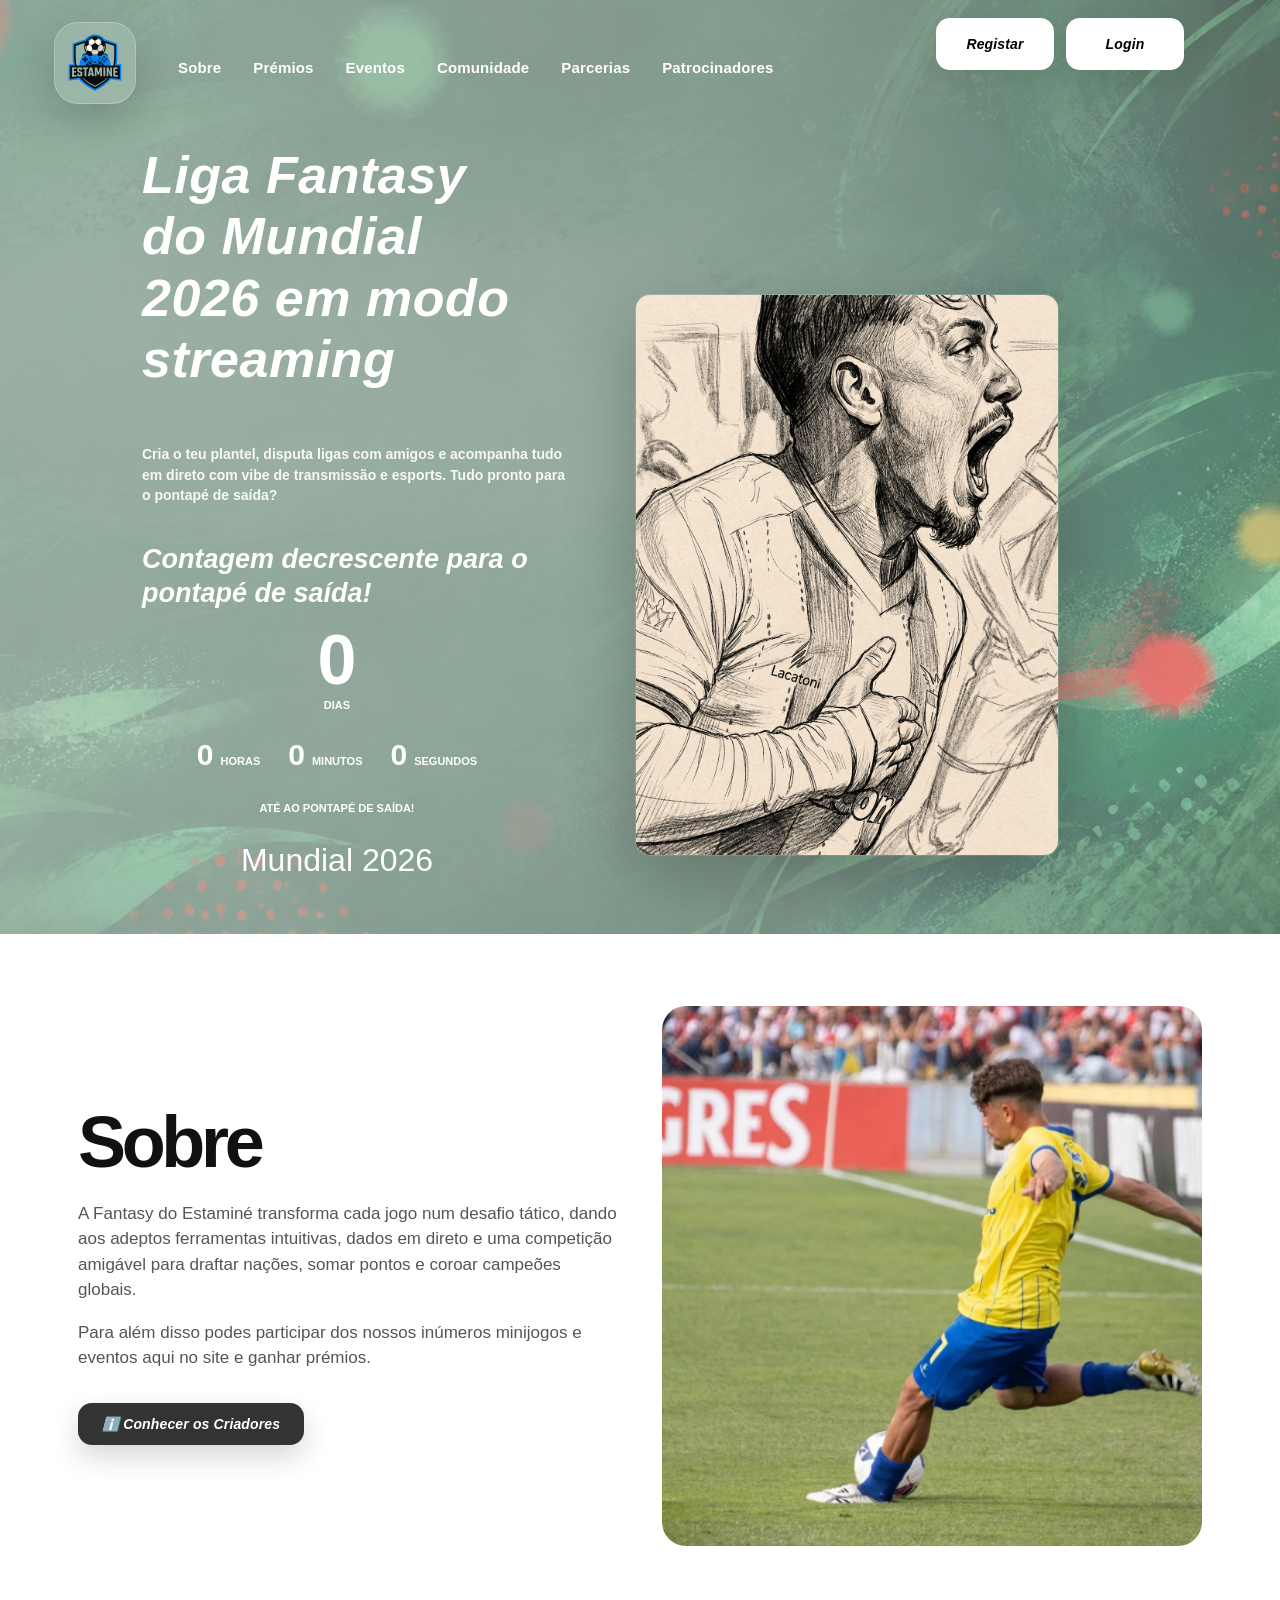
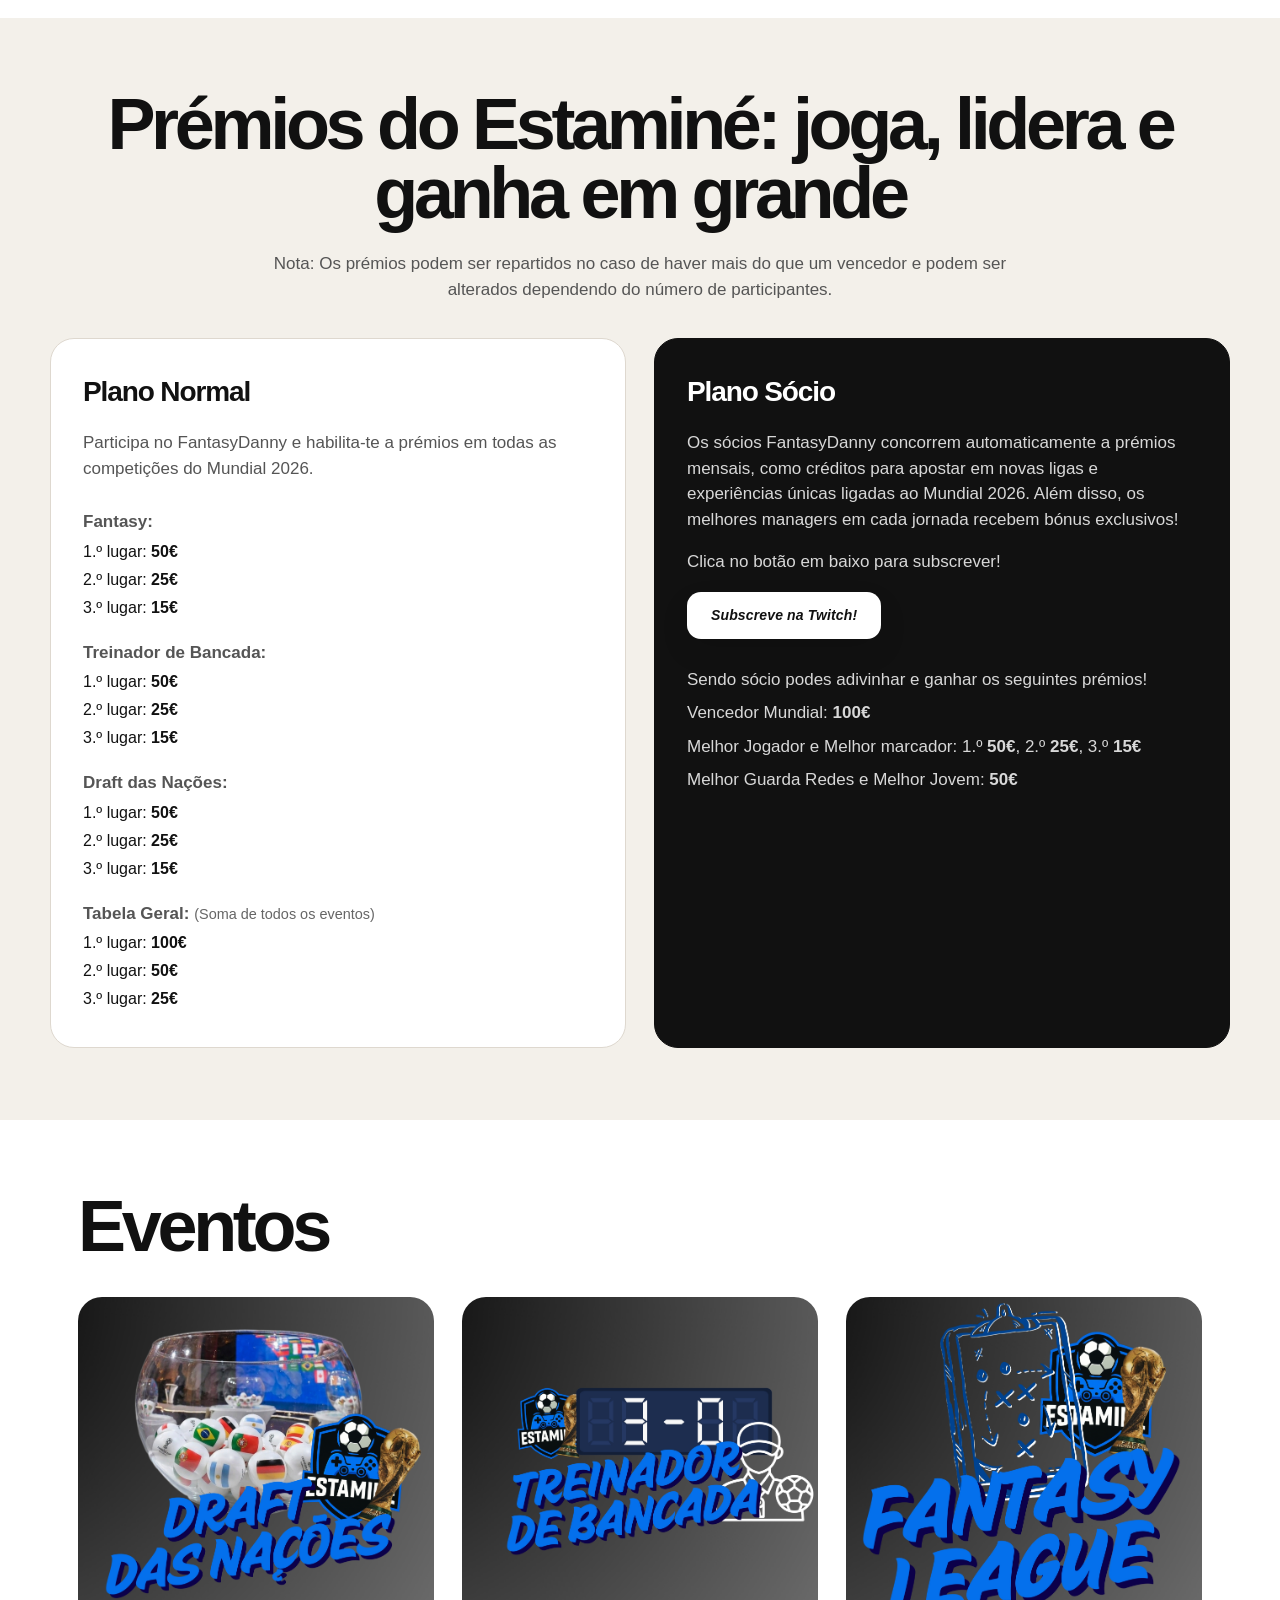
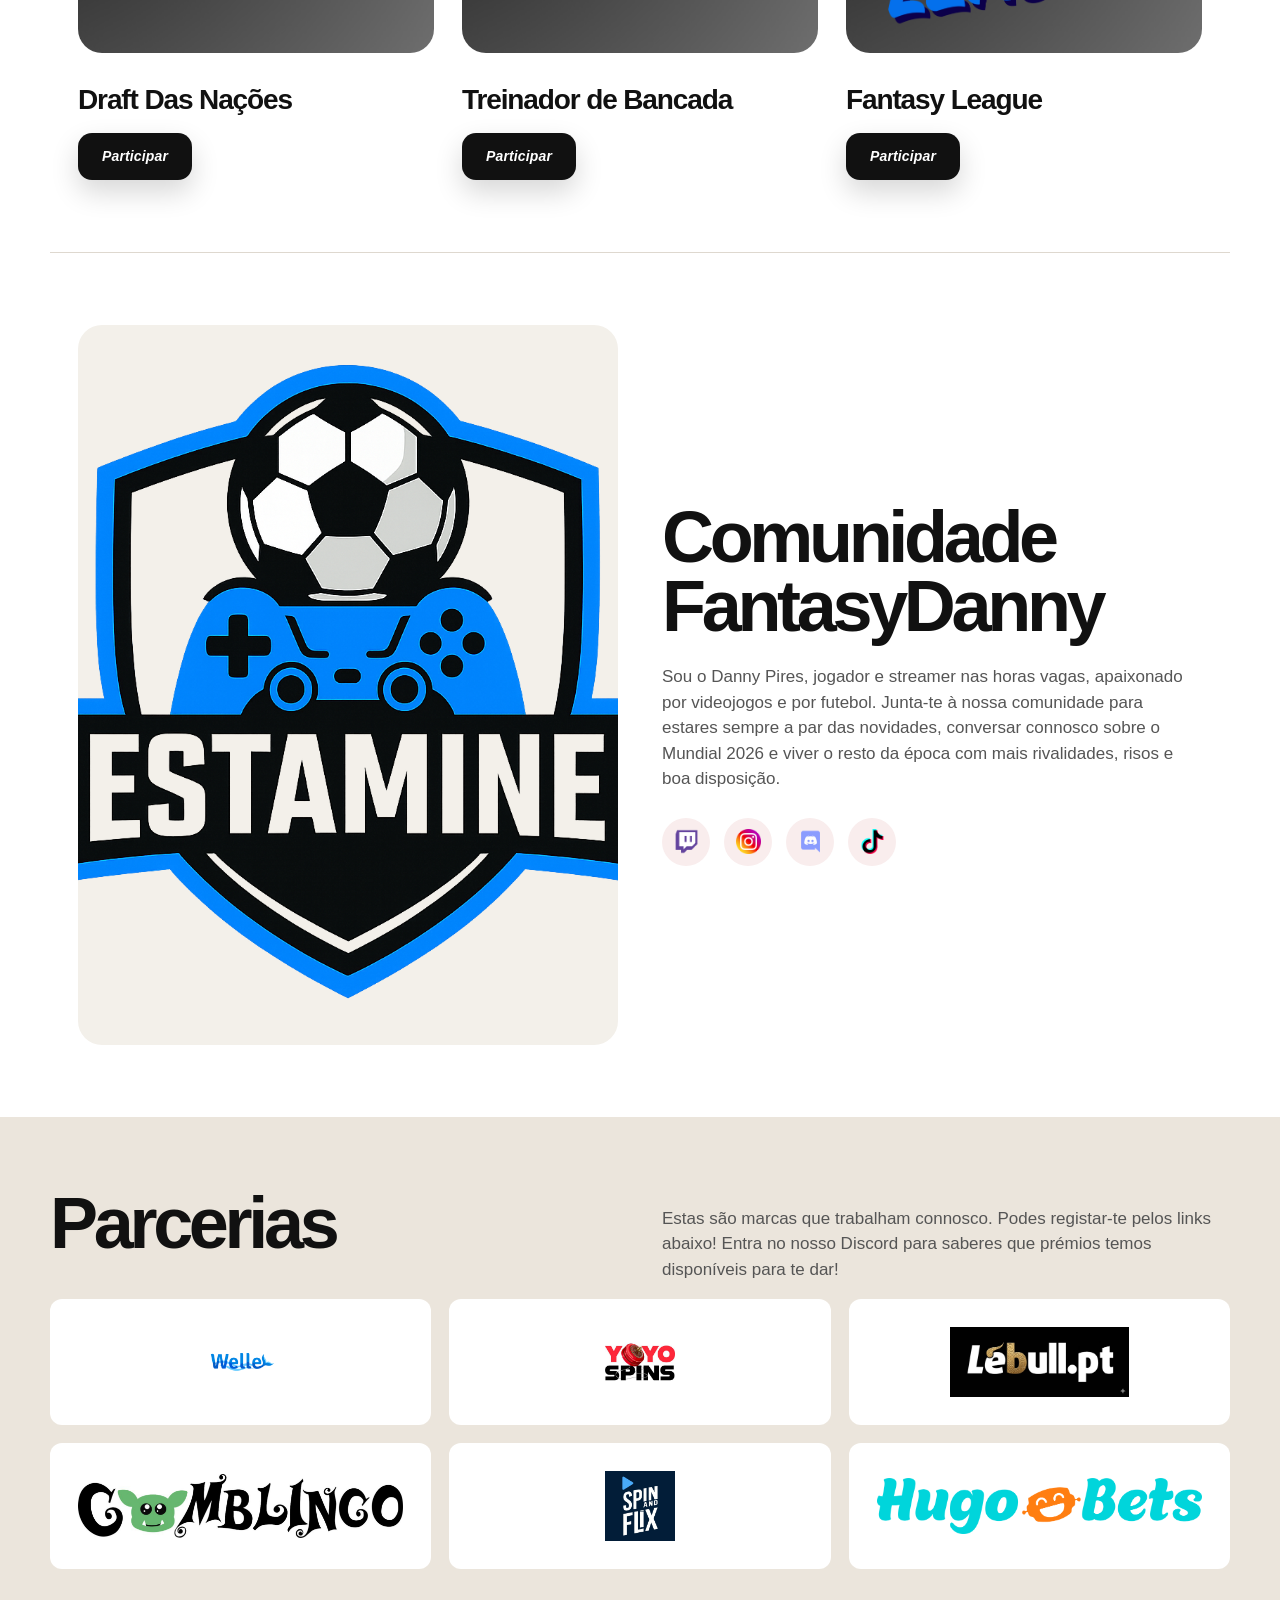
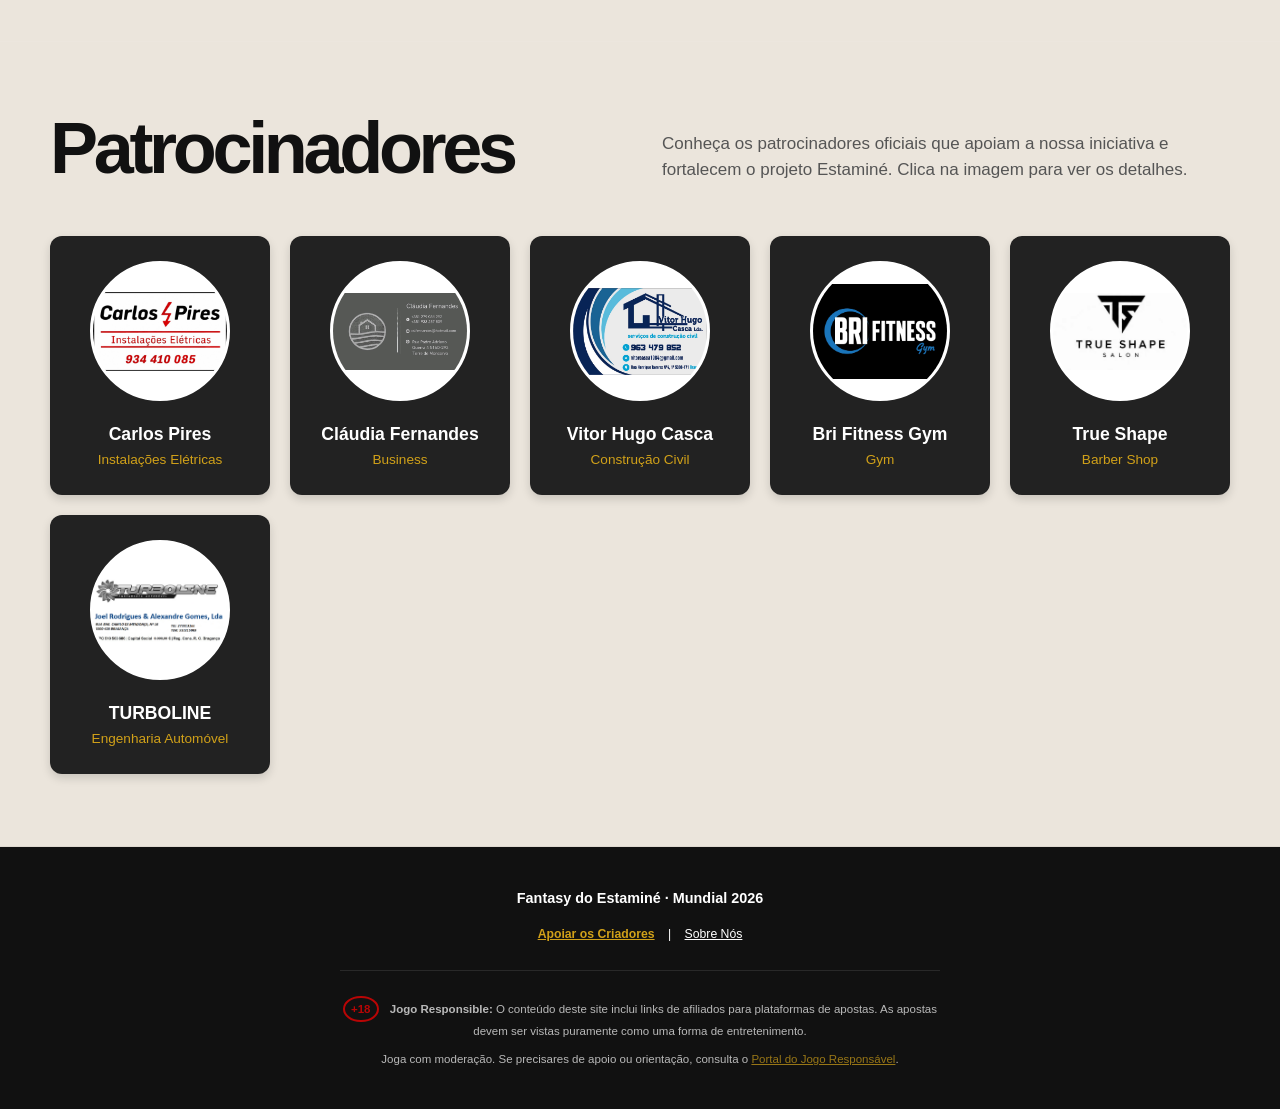
==== frontend/index.html @ 793c05d1 "." ====
<!DOCTYPE html>
<html lang="pt">
<head>
  <meta charset="UTF-8" />
  <meta name="viewport" content="width=device-width, initial-scale=1.0" />

  <title>Fantasy do Estaminé</title>

  <link rel="stylesheet" href="styles.css" />
  <style>
    /* Estilos customizados para os Patrocinadores integrados no site e sem cortar imagens */
    .grid-patrocinadores-custom {
      display: grid;
      grid-template-columns: repeat(auto-fit, minmax(200px, 1fr));
      gap: 20px;
      margin-top: 30px;
    }
    .patrocinador-card-custom {
      background-color: #222;
      border-radius: 12px;
      padding: 25px 15px;
      text-align: center;
      box-shadow: 0 4px 10px rgba(0,0,0,0.15);
      display: flex;
      flex-direction: column;
      align-items: center;
      justify-content: center;
    }
    .patrocinador-card-custom img {
      width: 140px;
      height: 140px;
      object-fit: contain; /* Garante que a imagem não seja cortada */
      background: #fff;    /* Fundo branco para os logótipos e cartões aparecerem por inteiro */
      border-radius: 50%;
      border: 3px solid #fff;
      margin-bottom: 15px;
      transition: transform 0.3s ease;
      cursor: pointer;    /* Muda o rato para indicar que é clicável */
    }
    .patrocinador-card-custom img:hover {
      transform: scale(1.08);
    }
    .patrocinador-card-custom h4 {
      color: #fff;
      margin: 5px 0 2px 0;
      font-size: 1.1em;
      font-weight: 600;
    }
    .patrocinador-card-custom span {
      color: #d1a119; /* Tom dourado padrão para os textos das funções */
      font-size: 0.85em;
      font-weight: 400;
    }

    /* Estilos para o efeito de Zoom da Imagem (Lightbox) */
    .img-zoom-overlay {
      display: none;
      position: fixed;
      top: 0;
      left: 0;
      width: 100%;
      height: 100%;
      background-color: rgba(0, 0, 0, 0.9);
      z-index: 99999;
      justify-content: center;
      align-items: center;
      opacity: 0;
      transition: opacity 0.3s ease;
    }
    .img-zoom-overlay.active {
      display: flex;
      opacity: 1;
    }
    .img-zoom-box {
      position: relative;
      max-width: 90%;
      max-height: 85%;
    }
    .img-zoom-box img {
      max-width: 100%;
      max-height: 85vh;
      border-radius: 8px;
      box-shadow: 0 5px 25px rgba(0,0,0,0.5);
      object-fit: contain;
      background: #fff;
      padding: 10px;
    }
    .img-zoom-close {
      position: absolute;
      top: -45px;
      right: 0;
      color: #fff;
      font-size: 35px;
      background: none;
      border: none;
      cursor: pointer;
      font-weight: bold;
    }
  </style>
</head>

<body>
  <main id="home">
    <section class="landing-hero">
      <header class="landing-navbar">
        <div class="nav-left">
          <a href="index.html" class="logo-link">
            <img src="img/logo.png" alt="Estaminé" class="nav-logo" />
          </a>

          <nav class="nav-links">
            <a href="#sobre">Sobre</a>
            <a href="#premios">Prémios</a>
            <a href="#eventos">Eventos</a>
            <a href="#support">Comunidade</a>
            <a href="#parcerias">Parcerias</a>
            <a href="#patrocinadores">Patrocinadores</a>
          </nav>

          <button class="mobile-menu-btn" type="button" aria-label="Abrir menu">
            ☰
          </button>

        </div>

        <div class="nav-actions">
          <span class="nav-loading">A validar sessão...</span>
        </div>

        <nav class="mobile-nav">
          <a href="#sobre">Sobre</a>
          <a href="#premios">Prémios</a>
          <a href="#eventos">Eventos</a>
          <a href="#support">Comunidade</a>
          <a href="#parcerias">Parcerias</a>
          <a href="#patrocinadores">Patrocinadores</a>
        </nav>
      </header>

      <div class="landing-content">
        <div class="landing-text">
          <h1>
            Liga Fantasy<br />
            do Mundial<br />
            2026 em modo<br />
            streaming
          </h1>

          <p class="hero-description">
            Cria o teu plantel, disputa ligas com amigos e acompanha tudo em
            direto com vibe de transmissão e esports. Tudo pronto para o pontapé
            de saída?
          </p>

          <h2>Contagem decrescente para o pontapé de saída!</h2>

          <div class="countdown">
            <div class="count-main">
              <strong id="count-days">0</strong>
              <span>DIAS</span>
            </div>

            <div class="count-row">
              <div>
                <strong id="count-hours">0</strong>
                <span>HORAS</span>
              </div>

              <div>
                <strong id="count-minutes">0</strong>
                <span>MINUTOS</span>
              </div>

              <div>
                <strong id="count-seconds">0</strong>
                <span>SEGUNDOS</span>
              </div>
            </div>

            <p class="until">ATÉ AO PONTAPÉ DE SAÍDA!</p>
            <p class="mundial">Mundial 2026</p>
          </div>
        </div>

        <div class="landing-image">
          <img src="img/player.png" alt="Jogador de futebol" />
        </div>
      </div>
    </section>

    <section id="sobre" class="section about-section">
      <div class="two-col">
        <div>
          <h2>Sobre</h2>

          <p>
            A Fantasy do Estaminé transforma cada jogo num desafio
            tático, dando aos adeptos ferramentas intuitivas, dados em direto
            e uma competição amigável para draftar nações, somar pontos e
            coroar campeões globais.
          </p>

          <p>
            Para além disso podes participar dos nossos inúmeros minijogos e
            eventos aqui no site e ganhar prémios.
          </p>

          <button id="open-credits-btn" class="btn btn-dark" style="margin-top: 15px; background-color: #333; color: #fff;">
            ℹ️ Conhecer os Criadores
          </button>
        </div>

        <div class="image-card">
          <img src="img/craque.png" alt="Jogador de futebol em ação" />
        </div>
      </div>
    </section>

    <section id="premios" class="section prizes-section">
      <div class="section-heading center">
        <h2>Prémios do Estaminé: joga, lidera e ganha em grande</h2>

        <p>
          Nota: Os prémios podem ser repartidos no caso de haver mais do que um
          vencedor e podem ser alterados dependendo do número de participantes.
        </p>
      </div>

      <div class="cards-grid two">
        <article class="card prize-card">
          <h3>Plano Normal</h3>

          <p>
            Participa no FantasyDanny e habilita-te a prémios em todas as
            competições do Mundial 2026.
          </p>

          <div class="prize-list">
            <p style="margin-bottom: 5px;"><strong>Fantasy:</strong></p>
            <ul style="list-style: none; padding-left: 0; margin-top: 0; margin-bottom: 20px;">
              <li style="margin-bottom: 4px;">1.º lugar: <strong>50€</strong></li>
              <li style="margin-bottom: 4px;">2.º lugar: <strong>25€</strong></li>
              <li style="margin-bottom: 4px;">3.º lugar: <strong>15€</strong></li>
            </ul>

            <p style="margin-bottom: 5px;"><strong>Treinador de Bancada:</strong></p>
            <ul style="list-style: none; padding-left: 0; margin-top: 0; margin-bottom: 20px;">
              <li style="margin-bottom: 4px;">1.º lugar: <strong>50€</strong></li>
              <li style="margin-bottom: 4px;">2.º lugar: <strong>25€</strong></li>
              <li style="margin-bottom: 4px;">3.º lugar: <strong>15€</strong></li>
            </ul>

             <p style="margin-bottom: 5px;"><strong>Draft das Nações:</strong></p>
            <ul style="list-style: none; padding-left: 0; margin-top: 0; margin-bottom: 20px;">
              <li style="margin-bottom: 4px;">1.º lugar: <strong>50€</strong></li>
              <li style="margin-bottom: 4px;">2.º lugar: <strong>25€</strong></li>
              <li style="margin-bottom: 4px;">3.º lugar: <strong>15€</strong></li>
            </ul>

            <p style="margin-bottom: 5px;"><strong>Tabela Geral:</strong> <span style="font-size: 0.85em; color: #666; font-weight: normal;">(Soma de todos os eventos)</span></p>
            <ul style="list-style: none; padding-left: 0; margin-top: 0; margin-bottom: 0;">
              <li style="margin-bottom: 4px;">1.º lugar: <strong>100€</strong></li>
              <li style="margin-bottom: 4px;">2.º lugar: <strong>50€</strong></li>
              <li style="margin-bottom: 4px;">3.º lugar: <strong>25€</strong></li>
            </ul>
          </div>
        </article>

        <article class="card prize-card dark-card">
          <h3>Plano Sócio</h3>

          <p>
            Os sócios FantasyDanny concorrem automaticamente a prémios mensais,
            como créditos para apostar em novas ligas e experiências únicas
            ligadas ao Mundial 2026. Além disso, os melhores managers em cada
            jornada recebem bónus exclusivos!
          </p>

          <p>Clica no botão em baixo para subscrever!</p>

          <a
            class="btn btn-light"
            href="https://www.twitch.tv/dannypires710"
            target="_blank"
          >
            Subscreve na Twitch!
          </a>

          <div class="prize-list">
            <p>Sendo sócio podes adivinhar e ganhar os seguintes prémios!</p>

            <p>Vencedor Mundial: <strong>100€</strong></p>

            <p>
              Melhor Jogador e Melhor marcador:
              1.º <strong>50€</strong>, 2.º <strong>25€</strong>,
              3.º <strong>15€</strong>
            </p>

            <p>
              Melhor Guarda Redes e Melhor Jovem:
              <strong>50€</strong>
            </p>
          </div>
        </article>
      </div>
    </section>

    <section id="eventos" class="section events-section">
      <div class="section-heading">
        <h2>Eventos</h2>
      </div>

      <div class="cards-grid two">
        <article class="event-card">
          <img src="img/draft1.jpg" alt="Draft Das Nações" />

          <div>
            <h3>Draft Das Nações</h3>

            <a class="btn btn-dark event-login-required" href="draft.html">Participar</a>

          </div>
        </article>

        <article class="event-card">
          <img src="img/tr_b.jpg" alt="Treinador de Bancada" />

          <div>
            <h3>Treinador de Bancada</h3>

            <a class="btn btn-dark event-login-required" href="Treinador.html">Participar</a>

          </div>
        </article>

        <article class="event-card">
          <img src="img/fantasy.jpg" alt="Fantasy League" />

          <div>
            <h3>Fantasy League</h3>
            <a class="btn btn-dark event-login-required" href="https://play.fifa.com/fantasy/join-league/6WYD940N" target="_blank">Participar</a>
          </div>
        </article>

      </div>
    </section>

    <section id="support" class="section community-section">
      <div class="two-col">
        <div class="image-card logo-card">
          <img src="img/logo.png" alt="Logótipo Estaminé" />
        </div>

        <div>
          <h2>Comunidade FantasyDanny</h2>

          <p>
            Sou o Danny Pires, jogador e streamer nas horas vagas, apaixonado
            por videojogos e por futebol. Junta-te à nossa comunidade para
            estares sempre a par das novidades, conversar connosco sobre o
            Mundial 2026 e viver o resto da época com mais rivalidades, risos
            e boa disposição.
          </p>

          <div class="community-socials">
            <a href="https://www.twitch.tv/dannypires710" target="_blank" rel="noopener noreferrer" aria-label="Twitch">
              <img src="img/twitch.png" alt="Twitch" />
            </a>

            <a href="https://www.instagram.com/oestaminefc/" target="_blank" rel="noopener noreferrer" aria-label="Instagram">
              <img src="img/insta.png" alt="Instagram" />
            </a>

            <a href="https://discord.gg/527uc7j8" target="_blank" rel="noopener noreferrer" aria-label="Discord">
              <img src="img/disc.png" alt="Discord" />
            </a>

            <a href="https://www.tiktok.com/@estamineclipes?is_from_webapp=1&sender_device=pc" target="_blank" rel="noopener noreferrer" aria-label="TikTok">
              <img src="img/tik-tok.png" alt="TikTok" />
            </a>
          </div>
        </div>
      </div>
    </section>

    <section id="parcerias" class="section partners-section">
      <div class="two-col top">
        <div>
          <h2>Parcerias</h2>
        </div>

        <div>
          <p>
            Estas são marcas que trabalham connosco. Podes registar-te pelos
            links abaixo! Entra no nosso Discord para saberes que prémios temos
            disponíveis para te dar!
          </p>
        </div>
      </div>

      <div class="partners-grid">
        <a
          class="partner-card"
          href="https://click.welle.casino/QCJyyWTV?landing=7"
          target="_blank"
        >
          <img src="img/welles.png" alt="Welle" />
        </a>

        <a
          class="partner-card"
          href="https://track.affshares.com/visit/?bta=657350&nci=5687"
          target="_blank"
        >
          <img src="img/yoyo.jpg" alt="Yoyo" />
        </a>

        <a
          class="partner-card"
          href="https://www.lebull.pt/?partner=p71235p72579pa76b&utm_source=aff&utm_medium=affiliate&utm_campaign=2026&utm_content=reg-page#registration"
          target="_blank"
        >
          <img src="img/lebull.png" alt="LeBull" />
        </a>

        <a
          class="partner-card"
          href="https://track.affshares.com/visit/?bta=657350&nci=5466"
          target="_blank"
        >
          <img src="img/goblin.jpg" alt="Gumblinco" />
        </a>

        <a
          class="partner-card"
          href="https://partners.meratrack.xyz/click?o=711&a=1332"
          target="_blank"
        >
          <img src="img/FLIX.png" alt="Spin and Flix" />
        </a>

        <a
          class="partner-card"
          href="https://partners.hbetpartners.com/v2/text/257/38/a821ced9-6339-11f1-a1b8-f6136488bd8f/1"
          target="_blank"
        >
          <img src="img/hugo.webp" alt="HBet" />
        </a>
      </div>
    </section>

    <section id="patrocinadores" class="section partners-section" style="border-top: 1px solid rgba(255,255,255,0.05);">
      <div class="two-col top">
        <div>
          <h2>Patrocinadores</h2>
        </div>
        <div>
          <p>
            Conheça os patrocinadores oficiais que apoiam a nossa iniciativa e fortalecem o projeto Estaminé. Clica na imagem para ver os detalhes.
          </p>
        </div>
      </div>

      <div class="grid-patrocinadores-custom">
        <div class="patrocinador-card-custom">
          <img src="img/CP.jpg" alt="Carlos Pires" class="zoomable-img" />
          <h4>Carlos Pires</h4>
          <span>Instalações Elétricas</span>
        </div>

        <div class="patrocinador-card-custom">
          <img src="img/CF.jpg" alt="Cláudia Fernandes" class="zoomable-img" />
          <h4>Cláudia Fernandes</h4>
          <span>Business</span>
        </div>

        <div class="patrocinador-card-custom">
          <img src="img/Casca.jpg" alt="Vitor Hugo Casca" class="zoomable-img" />
          <h4>Vitor Hugo Casca</h4>
          <span>Construção Civil</span>
        </div>

        <div class="patrocinador-card-custom">
          <img src="img/Bri.jpg" alt="Bri Fitness Gym" class="zoomable-img" />
          <h4>Bri Fitness Gym</h4>
          <span>Gym</span>
        </div>

        <div class="patrocinador-card-custom">
          <img src="img/Ts.png" alt="True Shape Salon" class="zoomable-img" />
          <h4>True Shape</h4>
          <span>Barber Shop</span>
        </div>

        <div class="patrocinador-card-custom">
          <img src="img/turboline.png" alt="TURBOLINE" class="zoomable-img" />
          <h4>TURBOLINE</h4>
          <span>Engenharia Automóvel</span>
        </div>
      </div>
    </section>
  </main>

  <div id="img-zoom-overlay" class="img-zoom-overlay">
    <div class="img-zoom-box">
      <button id="img-zoom-close" class="img-zoom-close" type="button">&times;</button>
      <img id="img-zoom-target" src="" alt="Zoom Patrocinador" />
    </div>
  </div>

  <div id="credits-modal" class="modal-overlay">
    <div class="modal-card" style="max-width: 500px;">
      <button id="close-credits-btn" class="modal-close-btn" type="button" aria-label="Fechar">&times;</button>
      
      <h3>Créditos do Projeto</h3>
      <p>
        Este site foi criado exclusivamente por <strong>Miguel Batista</strong> e <strong>Telmo Pires</strong>, 
        também conhecidos por <strong>Telminhee</strong> e <strong>Piggie</strong>.
      </p>
      <p>
        Quem quiser um serviço de desenvolvimento semelhante pode entrar em contacto connosco!
      </p>
      
      <hr class="modal-divider">
      
      <p class="modal-appeal" style="margin-bottom: 15px;">
        Se gostaram dos mini jogos e do site em geral, doem uma modesta quantia através do link ou do código QR abaixo:
      </p>

      <div style="display: flex; flex-direction: column; align-items: center; gap: 15px; background: #f9f9f9; padding: 15px; border-radius: 8px;">
        <img src="img/QR-paypal.png" alt="QR Code PayPal Telmo Pires" style="max-width: 160px; width: 100%; height: auto; border: 1px solid #ddd; border-radius: 4px;" />
        
        <p style="font-size: 0.85em; color: #666; margin: 0;">No computador? Aponta a câmara do telemóvel.</p>
        
        <a href="https://www.paypal.me/telminhee" target="_blank" rel="noopener noreferrer" class="btn-donate-paypal" style="margin-top: 0; width: 100%; text-align: center; box-sizing: border-box;">
          💛 Apoiar via Link PayPal
        </a>
      </div>
    </div>
  </div>

  <footer class="footer" style="padding: 40px 20px; text-align: center; font-size: 0.9em; line-height: 1.6; background-color: #111; color: #fff;">
    <p style="margin-bottom: 15px; font-weight: bold;">Fantasy do Estaminé · Mundial 2026</p>
    
    <p style="margin-bottom: 25px; font-size: 0.85em;">
      <a href="#open-credits-btn" onclick="document.getElementById('credits-modal').classList.add('active'); return false;" style="color: #d1a119; margin: 0 10px; text-decoration: underline; font-weight: bold;">Apoiar os Criadores</a> | 
      <a href="#sobre" style="color: inherit; margin: 0 10px; text-decoration: underline;">Sobre Nós</a>
    </p>

    <hr style="border: 0; border-top: 1px solid rgba(255,255,255,0.1); max-width: 600px; margin: 0 auto 25px auto;">

    <div class="gamble-responsible" style="opacity: 0.7; font-size: 0.8em; max-width: 600px; margin: 0 auto;">
      <p style="margin-bottom: 10px;">
        <span style="border: 2px solid #ff0000; color: #ff0000; padding: 2px 6px; font-weight: bold; border-radius: 50%; margin-right: 8px; display: inline-block; font-family: sans-serif;">+18</span>
        <strong>Jogo Responsible:</strong> O conteúdo deste site inclui links de afiliados para plataformas de apostas. As apostas devem ser vistas puramente como uma forma de entretenimento.
      </p>
      <p>
        Joga com moderação. Se precisares de apoio ou orientação, consulta o <a href="https://www.jogoresponsavel.pt/" target="_blank" rel="noopener noreferrer" style="color: #d1a119; text-decoration: underline;">Portal do Jogo Responsável</a>.
      </p>
    </div>
  </footer>

  <button id="back-to-top" class="back-to-top" type="button" aria-label="Voltar ao topo">
    ↑
  </button>

  <script src="script.js"></script>

  <script>
    document.addEventListener('DOMContentLoaded', function() {
      const overlay = document.getElementById('img-zoom-overlay');
      const targetImg = document.getElementById('img-zoom-target');
      const closeBtn = document.getElementById('img-zoom-close');
      const zoomableImages = document.querySelectorAll('.zoomable-img');

      // Abrir o zoom com a imagem certa
      zoomableImages.forEach(img => {
        img.addEventListener('click', function() {
          targetImg.src = this.src;
          overlay.classList.add('active');
        });
      });

      // Fechar ao clicar no botão X
      closeBtn.addEventListener('click', function() {
        overlay.classList.remove('active');
      });

      // Fechar ao clicar fora da imagem (no fundo escuro)
      overlay.addEventListener('click', function(e) {
        if (e.target === overlay) {
          overlay.classList.remove('active');
        }
      });
    });
  </script>
</body>
</html>
---- frontend/styles.css ----
:root {
  --bg: #ffffff;
  --text: #111111;
  --muted: #555555;
  --soft: #f3f0ea;
  --soft-2: #ebe5dc;
  --dark: #111111;
  --dark-text: #ffffff;
  --border: #ded8cf;
  --radius: 24px;
  --max: 1180px;
}

* {
  box-sizing: border-box;
}

html {
  scroll-behavior: smooth;
}

body {
  margin: 0;
  background: var(--bg);
  color: var(--text);
  font-family: Inter, Arial, Helvetica, sans-serif;
  line-height: 1.5;
}

img {
  display: block;
  max-width: 100%;
}

a {
  color: inherit;
  text-decoration: none;
}

/* ===============================
  HERO
=============================== */

.landing-hero {
  position: relative;
  min-height: 100vh;
  overflow: hidden;
  color: #ffffff;
  background: url("img/back.png") center / cover no-repeat;
}

/* ===============================
  HEADER / NAVBAR
=============================== */

.landing-navbar {
  position: relative;
  z-index: 20;

  height: 92px;
  padding: 22px 96px 0 54px;

  display: flex;
  align-items: flex-start;
  justify-content: space-between;
}

.nav-loading {
  height: 52px;
  padding: 0 22px;

  display: flex;
  align-items: center;
  justify-content: center;

  color: #ffffff;
  border-radius: 999px;

  font-size: 14px;
  font-weight: 900;
  letter-spacing: 0.01em;

  background: rgba(0, 0, 0, 0.18);
  border: 1px solid rgba(255, 255, 255, 0.18);
  backdrop-filter: blur(10px);
}

.nav-left {
  display: flex;
  align-items: center;
  gap: 42px;
}

.logo-link {
  width: 82px;
  height: 82px;

  display: flex;
  align-items: center;
  justify-content: center;

  border-radius: 24px;
  background: rgba(255, 255, 255, 0.14);
  border: 1px solid rgba(255, 255, 255, 0.24);
  backdrop-filter: blur(12px);
  box-shadow: 0 18px 45px rgba(0, 0, 0, 0.18);
}

.nav-logo {
  width: 64px;
  margin-top: 0;
}

.nav-links {
  display: flex;
  align-items: center;
  gap: 32px;
  padding-top: 8px;
}

.nav-links a {
  color: #ffffff;
  font-size: 15px;
  font-weight: 800;
  letter-spacing: 0.01em;
  line-height: 1;
  text-decoration: none;
}

.nav-links a:hover {
  text-decoration: underline;
  text-underline-offset: 5px;
}

.nav-admin-link {
  color: #facc15 !important;
}

.nav-actions {
  display: flex;
  align-items: center;
  gap: 12px;
  margin-top: -4px;
}

.nav-btn {
  min-width: 118px;
  height: 52px;
  padding: 0 24px;

  background: #ffffff;
  color: #000000;
  border: none;
  border-radius: 14px;

  display: flex;
  align-items: center;
  justify-content: center;

  font-size: 14px;
  font-style: italic;
  font-weight: 800;
  letter-spacing: 0.01em;
  text-decoration: none;
  cursor: pointer;

  box-shadow: 0 10px 28px rgba(0, 0, 0, 0.08);
  transition:
    transform 0.18s ease,
    box-shadow 0.18s ease,
    background-color 0.18s ease;
}

.nav-btn:hover {
  background: #f7f7f7;
  transform: translateY(-2px);
  box-shadow: 0 16px 34px rgba(0, 0, 0, 0.12);
}

.nav-user {
  max-width: 230px;
  height: 52px;
  padding: 0 20px 0 14px;

  color: #ffffff;
  border-radius: 999px;

  display: flex;
  align-items: center;
  justify-content: center;
  gap: 12px;

  overflow: hidden;
  font-size: 14px;
  font-weight: 900;
  letter-spacing: 0.01em;
  white-space: nowrap;
  text-overflow: ellipsis;

  background: rgba(0, 0, 0, 0.18);
  border: 1px solid rgba(255, 255, 255, 0.18);
  backdrop-filter: blur(10px);
  text-shadow: 0 2px 8px rgba(0, 0, 0, 0.35);

  cursor: default;
}

.nav-user-icon {
  width: 30px;
  height: 30px;
  object-fit: contain;
  flex-shrink: 0;
  pointer-events: none;
}

.nav-logout {
  min-width: 108px;

  background: rgba(239, 68, 68, 0.92);
  color: #ffffff;
  border: 1px solid rgba(255, 255, 255, 0.28);

  box-shadow:
    0 12px 30px rgba(239, 68, 68, 0.28),
    0 10px 28px rgba(0, 0, 0, 0.08);
}

.nav-logout:hover {
  background: #dc2626;
  box-shadow:
    0 18px 42px rgba(239, 68, 68, 0.36),
    0 16px 34px rgba(0, 0, 0, 0.12);
}

/* ===============================
  MOBILE MENU
=============================== */

.mobile-menu-btn,
.mobile-nav {
  display: none;
}

.mobile-menu-btn {
  cursor: pointer;
}

/* ===============================
  HERO CONTENT
=============================== */

.landing-content {
  position: relative;
  z-index: 3;
  max-width: var(--max);
  margin: 0 auto;
  padding: 53px 92px 50px;

  display: grid;
  grid-template-columns: 430px 1fr;
  gap: 64px;
  align-items: center;
}

.landing-text h1 {
  margin: 0 0 54px;
  font-size: 52px;
  line-height: 1.18;
  font-weight: 900;
  font-style: italic;
  letter-spacing: 0.01em;
}

.hero-description {
  width: 430px;
  margin: 0 0 38px;
  color: rgba(255, 255, 255, 0.92);
  font-size: 14px;
  line-height: 1.45;
  font-weight: 600;
}

.landing-text h2 {
  max-width: 420px;
  margin: 0 0 18px;
  font-size: 27px;
  line-height: 1.25;
  font-weight: 900;
  font-style: italic;
}

.countdown {
  width: 390px;
  text-align: center;
}

.count-main strong {
  display: block;
  font-size: 70px;
  line-height: 0.9;
  font-weight: 900;
}

.count-main span,
.count-row span,
.until {
  font-size: 11px;
  font-weight: 900;
}

.count-row {
  margin-top: 24px;
  display: flex;
  justify-content: center;
  gap: 28px;
}

.count-row div {
  display: flex;
  align-items: baseline;
  gap: 7px;
}

.count-row strong {
  font-size: 30px;
  line-height: 1;
  font-weight: 900;
}

.until {
  margin: 30px 0 20px;
}

.mundial {
  margin: 0;
  color: #ffffff;
  font-size: 32px;
  font-weight: 400;
}

.landing-image {
  margin-top: 120px;
}

.landing-image img {
  width: 422px;
  height: 560px;
  object-fit: cover;
  border-radius: 14px;
  box-shadow:
    0 26px 70px rgba(0, 0, 0, 0.24),
    0 0 0 1px rgba(255, 255, 255, 0.18);
  transition:
    transform 0.22s ease,
    box-shadow 0.22s ease;
}

/* ===============================
  SECTIONS
=============================== */

.section {
  max-width: var(--max);
  margin: 0 auto;
  padding: 72px 28px;
}

.section h2 {
  margin: 0 0 24px;
  font-size: clamp(36px, 6vw, 72px);
  line-height: 0.95;
  letter-spacing: -0.06em;
}

.section h3 {
  margin: 0 0 12px;
  font-size: 28px;
  letter-spacing: -0.04em;
}

.section p {
  color: var(--muted);
  font-size: 17px;
}

.section-heading {
  margin-bottom: 36px;
}

.section-heading.center {
  text-align: center;
}

.section-heading.center p {
  max-width: 760px;
  margin-right: auto;
  margin-left: auto;
}

.two-col,
.cards-grid.two,
.partners-grid {
  display: grid;
}

.two-col {
  grid-template-columns: 1fr 1fr;
  gap: 44px;
  align-items: center;
}

.two-col.top {
  align-items: start;
}

.cards-grid {
  display: grid;
  gap: 28px;
}

.cards-grid.two {
  grid-template-columns: repeat(2, 1fr);
}

.events-section .cards-grid.two {
  grid-template-columns: repeat(3, 1fr);
}

/* ===============================
  CARDS / IMAGES / BUTTONS
=============================== */

.image-card {
  overflow: hidden;
  border-radius: var(--radius);
  background: var(--soft);
}

.image-card img {
  width: 100%;
  aspect-ratio: 1 / 1;
  object-fit: cover;
}

.logo-card img {
  aspect-ratio: 3 / 4;
}

.btn {
  border: 0;
  border-radius: 14px;
  padding: 13px 24px;

  display: inline-flex;
  align-items: center;
  justify-content: center;

  cursor: pointer;
  font-size: 14px;
  font-weight: 800;
  font-style: italic;
  letter-spacing: 0.01em;

  transition:
    transform 0.18s ease,
    box-shadow 0.18s ease,
    background-color 0.18s ease;
}

.btn:hover {
  transform: translateY(-2px);
}

.btn-dark {
  background: #111111;
  color: #ffffff;
  box-shadow: 0 12px 28px rgba(0, 0, 0, 0.16);
}

.btn-dark:hover {
  background: #242424;
}

.btn-light {
  background: #ffffff;
  color: #111111;
  box-shadow: 0 12px 28px rgba(0, 0, 0, 0.10);
}

.btn-light:hover {
  background: #f7f7f7;
}

.card {
  padding: 32px;
  background: #ffffff;
  border: 1px solid var(--border);
  border-radius: var(--radius);
}

/* ===============================
  PRIZES / EVENTS / COMMUNITY
=============================== */

.prizes-section,
.partners-section {
  max-width: none;
}

.prizes-section {
  background: var(--soft);
}

.partners-section {
  background: var(--soft-2);
}

.prizes-section > *,
.partners-section > * {
  max-width: var(--max);
  margin-right: auto;
  margin-left: auto;
}

.prize-card {
  min-height: 420px;
}

.dark-card {
  background: var(--dark);
  color: var(--dark-text);
  border-color: var(--dark);
}

.dark-card p {
  color: #d8d8d8;
}

.prize-list {
  margin-top: 28px;
}

.prize-list p {
  margin: 8px 0;
}

.event-card {
  display: grid;
  gap: 26px;
}

.event-card img {
  width: 100%;
  aspect-ratio: 1 / 1;
  object-fit: cover;
  border-radius: var(--radius);
}

.community-section {
  border-top: 1px solid var(--border);
}

/* ===============================
  PARTNERS / FOOTER
=============================== */

.partners-grid {
  grid-template-columns: repeat(3, 1fr);
  gap: 18px;
}

.partner-card {
  min-height: 125px;
  padding: 28px;
  background: #ffffff;
  border-radius: 12px;

  display: flex;
  align-items: center;
  justify-content: center;

  transition:
    transform 0.18s ease,
    box-shadow 0.18s ease;
}

.partner-card:hover {
  transform: translateY(-3px);
  box-shadow: 0 14px 40px rgba(0, 0, 0, 0.08);
}

.partner-card img {
  max-height: 70px;
  object-fit: contain;
}

.footer {
  padding: 36px 28px;
  color: var(--muted);
  text-align: center;
  border-top: 1px solid var(--border);
  position: relative;
}

.footer p {
  margin: 0;
}

.hidden {
  display: none !important;
}

/* ===============================
  LOGOUT MODAL
=============================== */

.logout-modal {
  position: fixed;
  inset: 0;
  z-index: 999;

  display: flex;
  align-items: center;
  justify-content: center;

  padding: 20px;
  background: rgba(0, 0, 0, 0.45);
  backdrop-filter: blur(8px);
}

.logout-modal-card {
  width: min(100%, 420px);
  padding: 32px;

  background: #ffffff;
  color: #111111;
  border-radius: 24px;

  text-align: center;
  box-shadow: 0 30px 90px rgba(0, 0, 0, 0.3);
}

.logout-modal-card h2 {
  margin: 0 0 10px;
  font-size: 28px;
  font-weight: 900;
  letter-spacing: -0.04em;
}

.logout-modal-card p {
  margin: 0 0 26px;
  color: #555555;
  font-size: 15px;
}

.logout-modal-actions {
  display: flex;
  gap: 12px;
}

.logout-cancel,
.logout-confirm {
  flex: 1;
  height: 48px;

  border: 0;
  border-radius: 14px;

  cursor: pointer;
  font-size: 14px;
  font-weight: 900;
  font-style: italic;

  transition:
    transform 0.18s ease,
    background-color 0.18s ease,
    box-shadow 0.18s ease;
}

.logout-cancel {
  background: #f3f4f6;
  color: #111111;
}

.logout-cancel:hover {
  background: #e5e7eb;
  transform: translateY(-2px);
}

.logout-confirm {
  background: #ef4444;
  color: #ffffff;
  box-shadow: 0 12px 30px rgba(239, 68, 68, 0.28);
}

.logout-confirm:hover {
  background: #dc2626;
  transform: translateY(-2px);
  box-shadow: 0 18px 42px rgba(239, 68, 68, 0.36);
}

/* ===============================
  BACK TO TOP
=============================== */

.back-to-top {
  position: fixed;
  right: 28px;
  bottom: 96px;
  z-index: 200;

  width: 42px;
  height: 42px;

  display: flex;
  align-items: center;
  justify-content: center;

  background: #9e9999;
  color: #ffffff;
  border: none;
  border-radius: 999px;

  cursor: pointer;
  font-size: 20px;
  font-weight: 900;

  opacity: 0;
  visibility: hidden;
  transform: translateY(8px);

  box-shadow: 0 12px 28px rgba(0, 0, 0, 0.22);

  transition:
    opacity 0.18s ease,
    visibility 0.18s ease,
    transform 0.18s ease,
    background-color 0.18s ease;
}

.back-to-top.show {
  opacity: 1;
  visibility: visible;
  transform: translateY(0);
}

.back-to-top:hover {
  background: #242424;
  transform: translateY(-2px);
}

/* ===============================
  RESPONSIVE
=============================== */

@media (max-width: 1000px) {
  .landing-navbar {
    height: auto;
    padding: 18px 24px;
    align-items: center;
  }

  .nav-left {
    gap: 16px;
  }

  .logo-link {
    width: 66px;
    height: 66px;
    border-radius: 19px;
  }

  .nav-logo {
    width: 52px;
    margin-top: 0;
  }

  .nav-links {
    display: none;
  }

  .mobile-menu-btn {
    width: 48px;
    height: 48px;

    display: flex;
    align-items: center;
    justify-content: center;

    background: rgba(0, 0, 0, 0.18);
    color: #ffffff;
    border: 1px solid rgba(255, 255, 255, 0.22);
    border-radius: 14px;

    font-size: 24px;
    font-weight: 900;
    backdrop-filter: blur(10px);
  }

  .mobile-nav {
    position: absolute;
    top: 92px;
    left: 24px;
    right: 24px;
    z-index: 80;

    padding: 16px;

    display: none;
    flex-direction: column;
    gap: 10px;

    background: rgba(17, 17, 17, 0.9);
    border: 1px solid rgba(255, 255, 255, 0.18);
    border-radius: 18px;
    backdrop-filter: blur(14px);
    box-shadow: 0 18px 45px rgba(0, 0, 0, 0.22);
  }

  .mobile-nav.show {
    display: flex;
  }

  .mobile-nav a {
    padding: 13px 14px;
    color: #ffffff;
    border-radius: 12px;

    font-size: 15px;
    font-weight: 900;
    text-decoration: none;
  }

  .mobile-nav a:hover {
    background: rgba(255, 255, 255, 0.12);
  }

  .nav-actions {
    margin-top: 0;
    gap: 8px;
  }

  .nav-btn,
  .nav-user {
    min-width: 96px;
    height: 48px;
    padding: 0 16px;
    border-radius: 12px;
    font-size: 13px;
  }

  .nav-user {
    max-width: 170px;
    gap: 8px;
  }

  .nav-user-icon {
    width: 26px;
    height: 26px;
  }

  .landing-content {
    grid-template-columns: 1fr;
    gap: 30px;
    padding: 80px 24px 50px;
  }

  .landing-text h1 {
    margin-bottom: 32px;
    font-size: 44px;
  }

  .hero-description,
  .countdown {
    width: 100%;
  }

  .landing-image {
    margin-top: 20px;
  }

  .landing-image img {
    width: 100%;
    height: auto;
    max-height: 560px;
  }
}

@media (max-width: 900px) {
  .two-col,
  .cards-grid.two,
  .partners-grid {
    grid-template-columns: 1fr;
  }

  .section h2 {
    font-size: 42px;
  }
}

@media (max-width: 700px) {
  .footer {
    padding: 30px 20px;
  }

  .footer p {
    margin: 0 0 14px;
  }

  .footer-socials {
    position: static;
    transform: none;

    justify-content: center;
  }

  .footer-socials span {
    font-size: 14px;
  }

  .footer-socials img {
    width: 30px;
    height: 30px;
  }

  .back-to-top {
    right: 18px;
    bottom: 24px;
    width: 40px;
    height: 40px;
    font-size: 18px;
  }
}

@media (max-width: 480px) {
  .landing-navbar {
    padding: 16px;
  }

  .nav-left {
    gap: 12px;
  }

  .logo-link {
    width: 62px;
    height: 62px;
    border-radius: 18px;
  }

  .nav-logo {
    width: 48px;
  }

  .mobile-menu-btn {
    width: 44px;
    height: 44px;
    font-size: 22px;
  }

  .mobile-nav {
    top: 82px;
    left: 16px;
    right: 16px;
  }

  .nav-btn {
    min-width: auto;
    padding: 0 14px;
  }

  .nav-user {
    display: flex;
    max-width: 122px;
    min-width: 0;
    height: 44px;
    padding: 0 12px 0 8px;
    gap: 7px;
    font-size: 12px;
  }

  .nav-user-icon {
    width: 28px;
    height: 28px;
  }

  .nav-user-prefix {
    display: none;
  }

  .nav-user-name {
    overflow: hidden;
    text-overflow: ellipsis;
  }

  .logout-modal-card {
    padding: 24px 18px;
  }

  .logout-modal-actions {
    flex-direction: column;
  }

  .logout-cancel,
  .logout-confirm {
    height: 42px;
    min-height: 42px;
  }
}

/* Configuração do Fundo Escurecido do Pop-up */
.modal-overlay {
  display: none; /* Invisível por padrão */
  position: fixed;
  top: 0;
  left: 0;
  width: 100%;
  height: 100%;
  background-color: rgba(0, 0, 0, 0.75);
  z-index: 9999; /* Garante que fica por cima de tudo */
  justify-content: center;
  align-items: center;
  padding: 20px;
}

/* Caixa de Conteúdo do Pop-up */
.modal-card {
  background-color: #fff;
  color: #333;
  padding: 30px;
  border-radius: 12px;
  max-width: 450px;
  width: 100%;
  position: relative;
  box-shadow: 0 10px 30px rgba(0,0,0,0.3);
  text-align: center;
  font-family: sans-serif;
}

/* Botão de Fechar (X) */
.modal-close-btn {
  position: absolute;
  top: 12px;
  right: 15px;
  background: none;
  border: none;
  font-size: 24px;
  cursor: pointer;
  color: #666;
}
.modal-close-btn:hover {
  color: #000;
}

.modal-card h3 {
  margin-top: 0;
  color: #111;
  font-size: 1.4em;
  margin-bottom: 15px;
}

.modal-card p {
  font-size: 0.95em;
  line-height: 1.5;
  margin-bottom: 12px;
}

.modal-divider {
  border: 0;
  border-top: 1px solid #eee;
  margin: 20px 0;
}

.modal-appeal {
  font-style: italic;
  color: #555;
}

/* Botão de Doação Personalizado */
.btn-donate-paypal {
  display: inline-block;
  background-color: #0070ba; /* Cor Oficial do PayPal */
  color: #fff !important;
  padding: 12px 24px;
  border-radius: 50px;
  text-decoration: none;
  font-weight: bold;
  margin-top: 10px;
  transition: background-color 0.2s ease;
}

.btn-donate-paypal:hover {
  background-color: #005ea6;
}

/* Classe utilitária para exibir o modal via JS */
.modal-overlay.active {
  display: flex;
}

.community-socials {
  margin-top: 26px;

  display: flex;
  align-items: center;
  gap: 14px;
}

.community-socials a {
  width: 48px;
  height: 48px;

  display: inline-flex;
  align-items: center;
  justify-content: center;

  background: #f9eded;
  border-radius: 999px;

  transition:
    transform 0.18s ease,
    background-color 0.18s ease,
    box-shadow 0.18s ease;
}

.community-socials a:hover {
  background: #b0b0b0;
  transform: translateY(-2px);
  box-shadow: 0 12px 28px rgba(0, 0, 0, 0.16);
}

.community-socials img {
  width: 25px;
  height: 25px;
  object-fit: contain;
}

@media (max-width: 700px) {
  .community-socials {
    justify-content: center;
  }
}
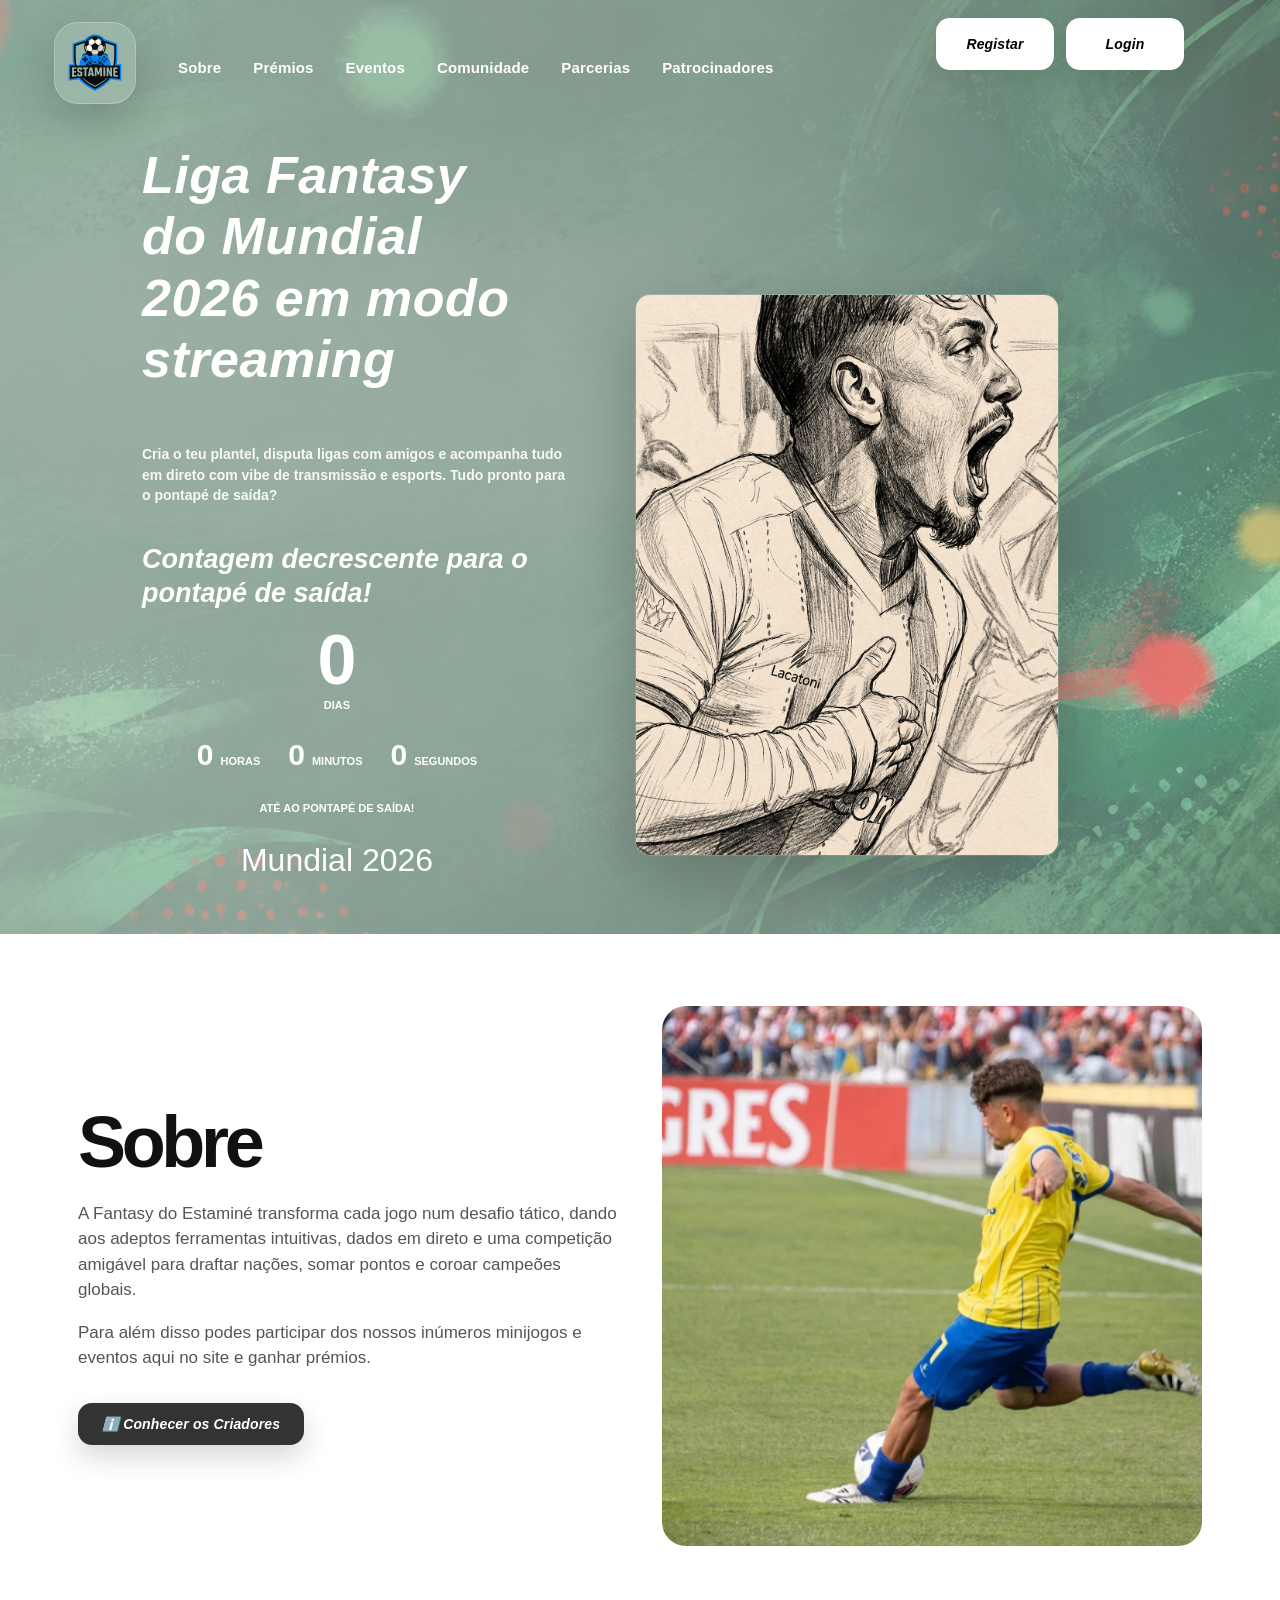
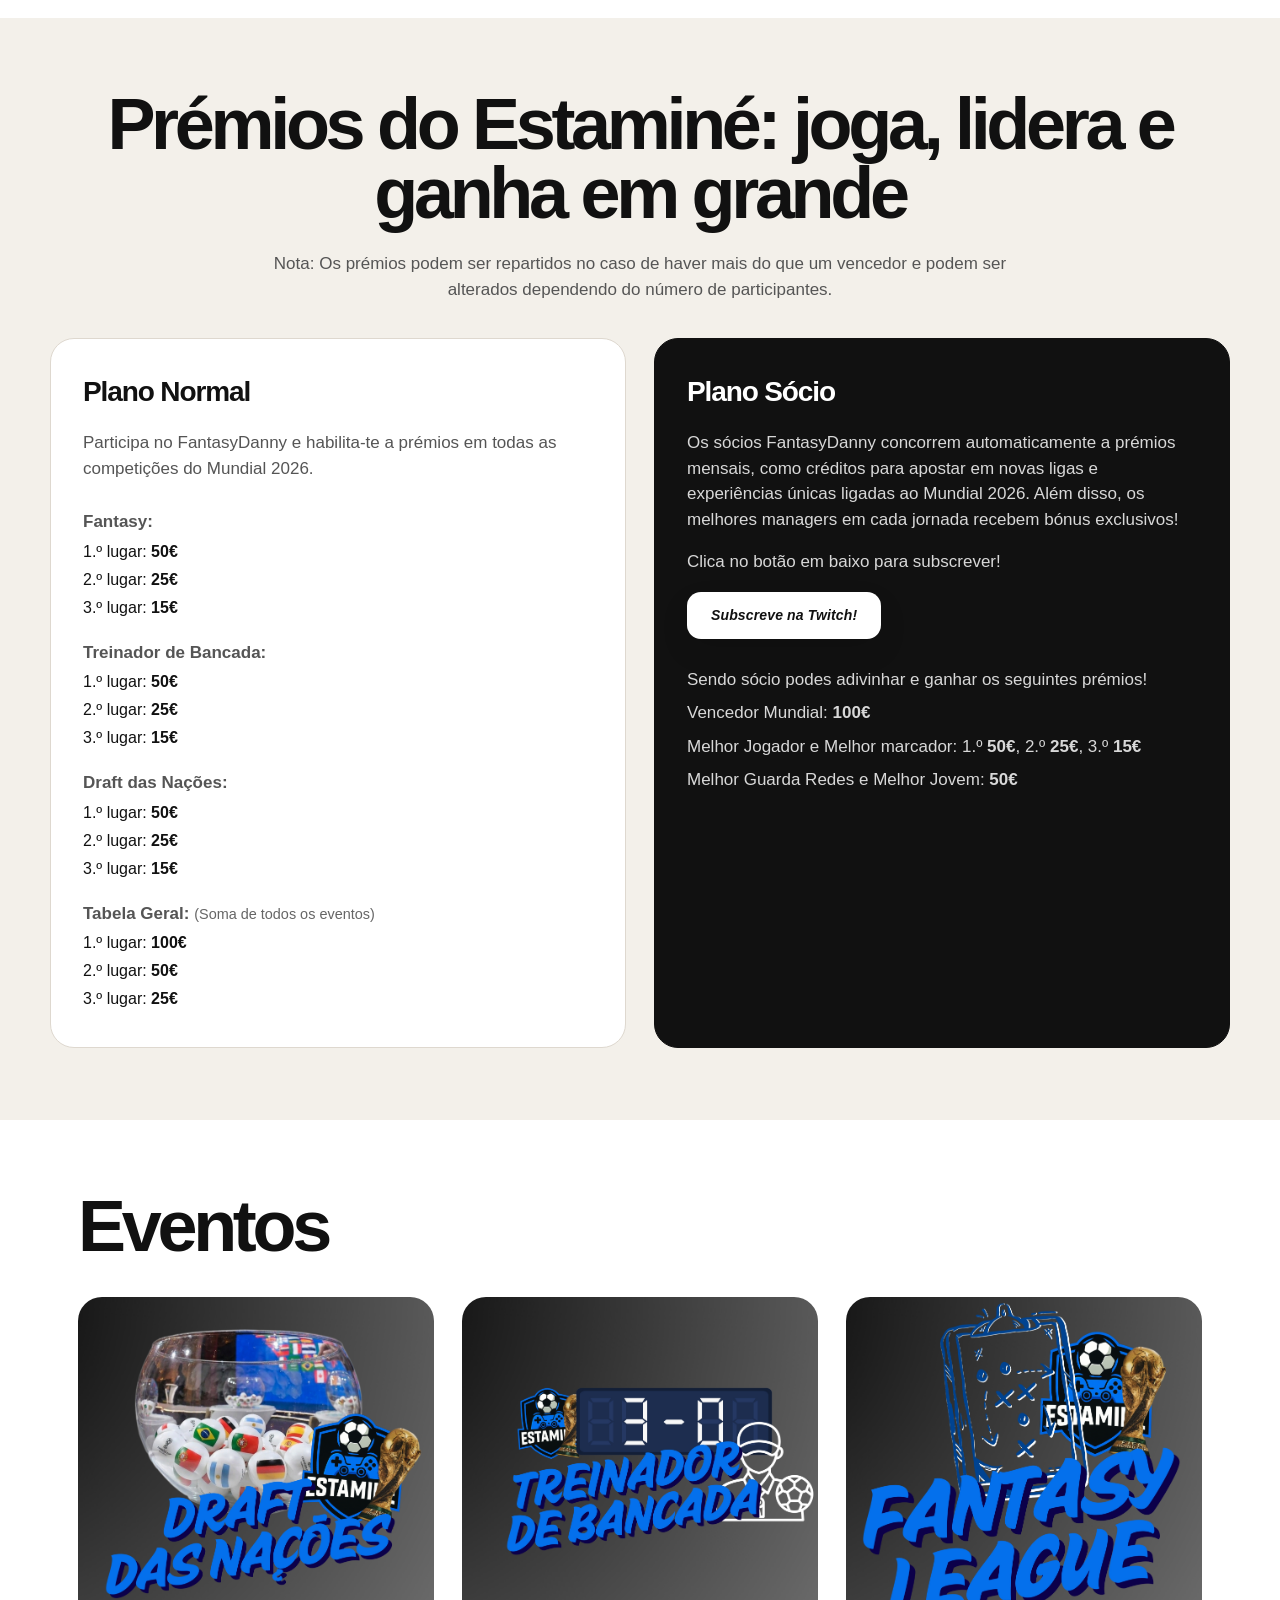
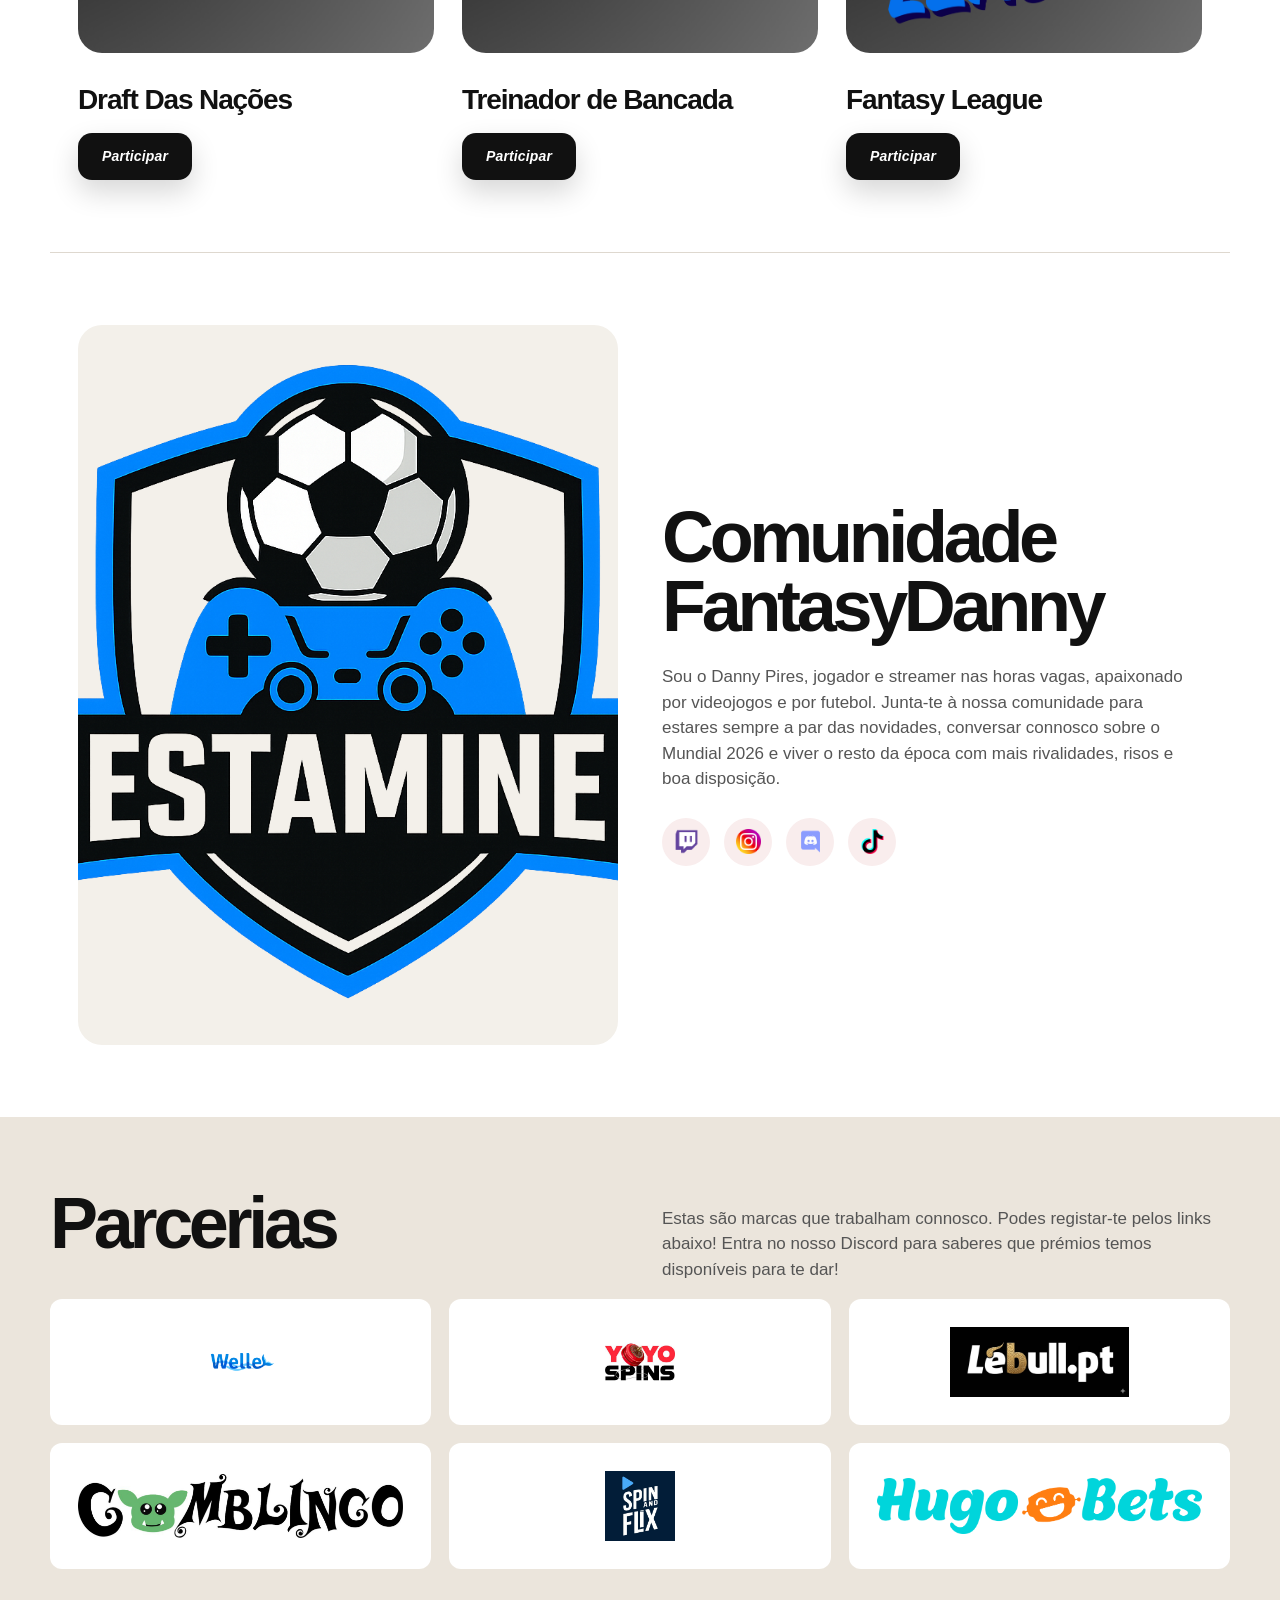
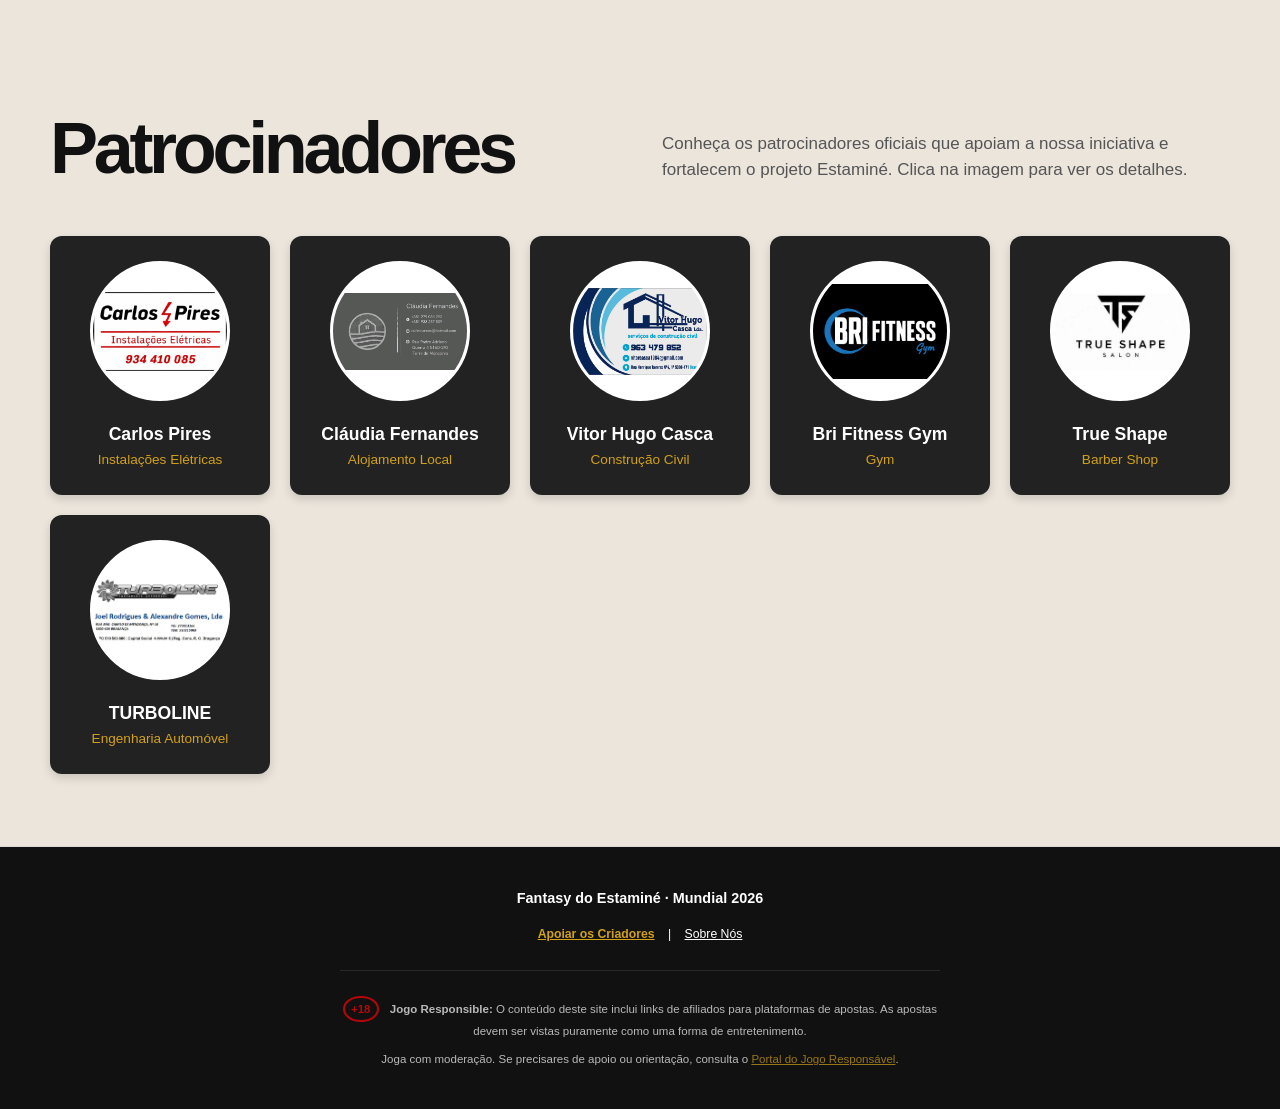
==== commit 10902835: "#" ====
--- a/frontend/index.html
+++ b/frontend/index.html
@@ -472,7 +472,7 @@
         <div class="patrocinador-card-custom">
           <img src="img/CF.jpg" alt="Cláudia Fernandes" class="zoomable-img" />
           <h4>Cláudia Fernandes</h4>
-          <span>Business</span>
+          <span>Alojamento Local</span>
         </div>
 
         <div class="patrocinador-card-custom">
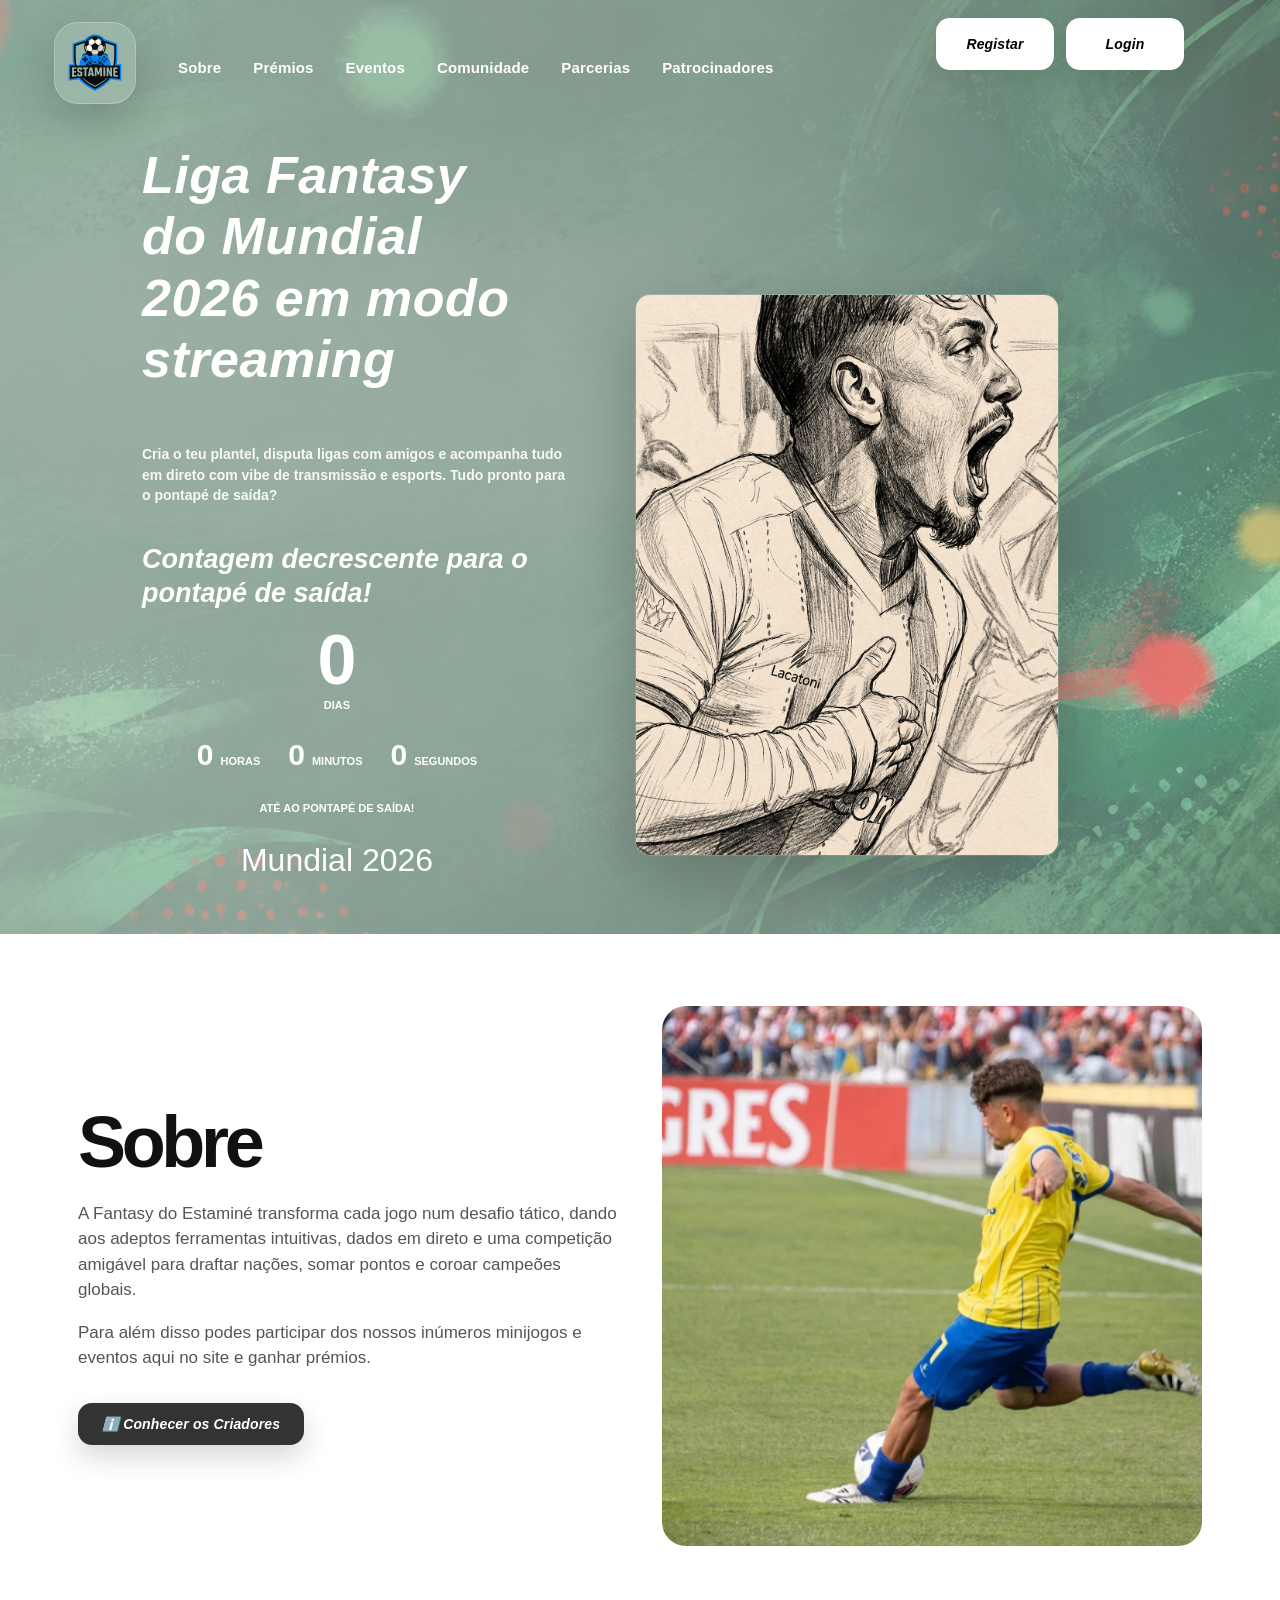
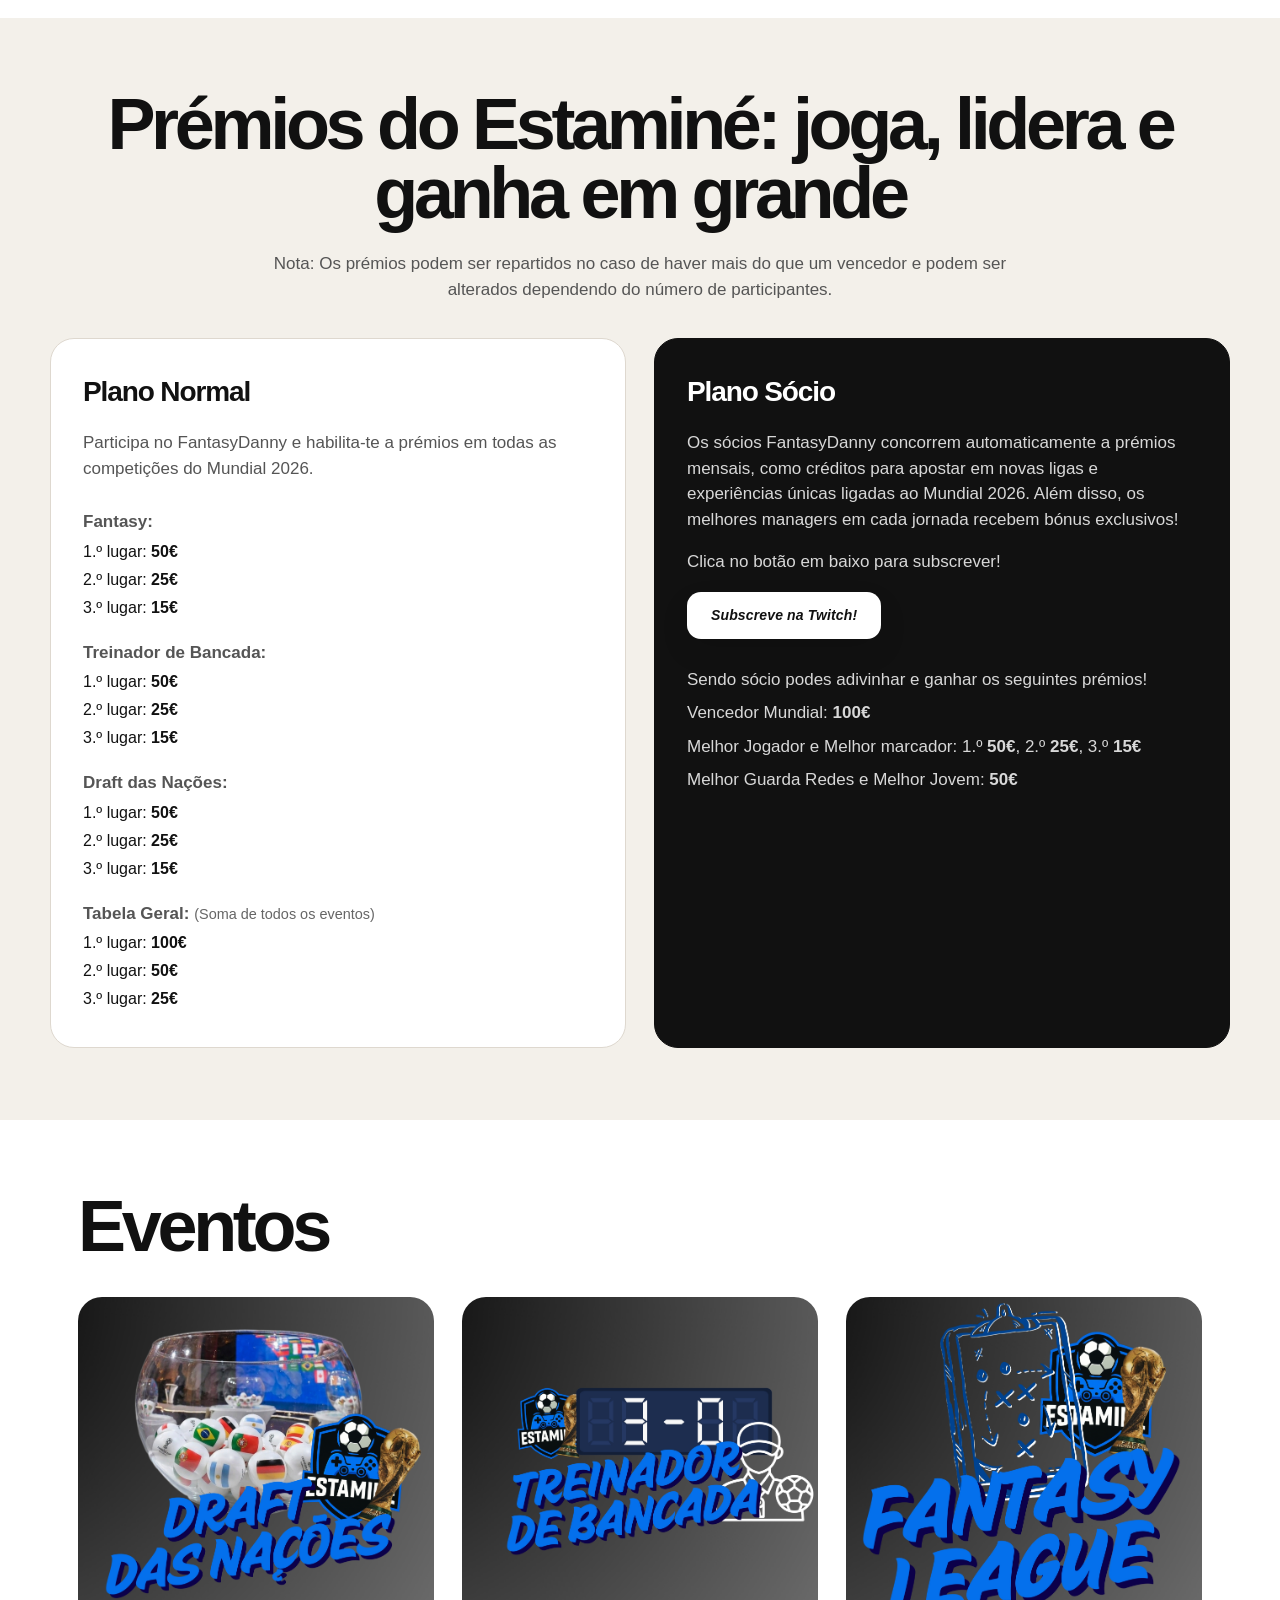
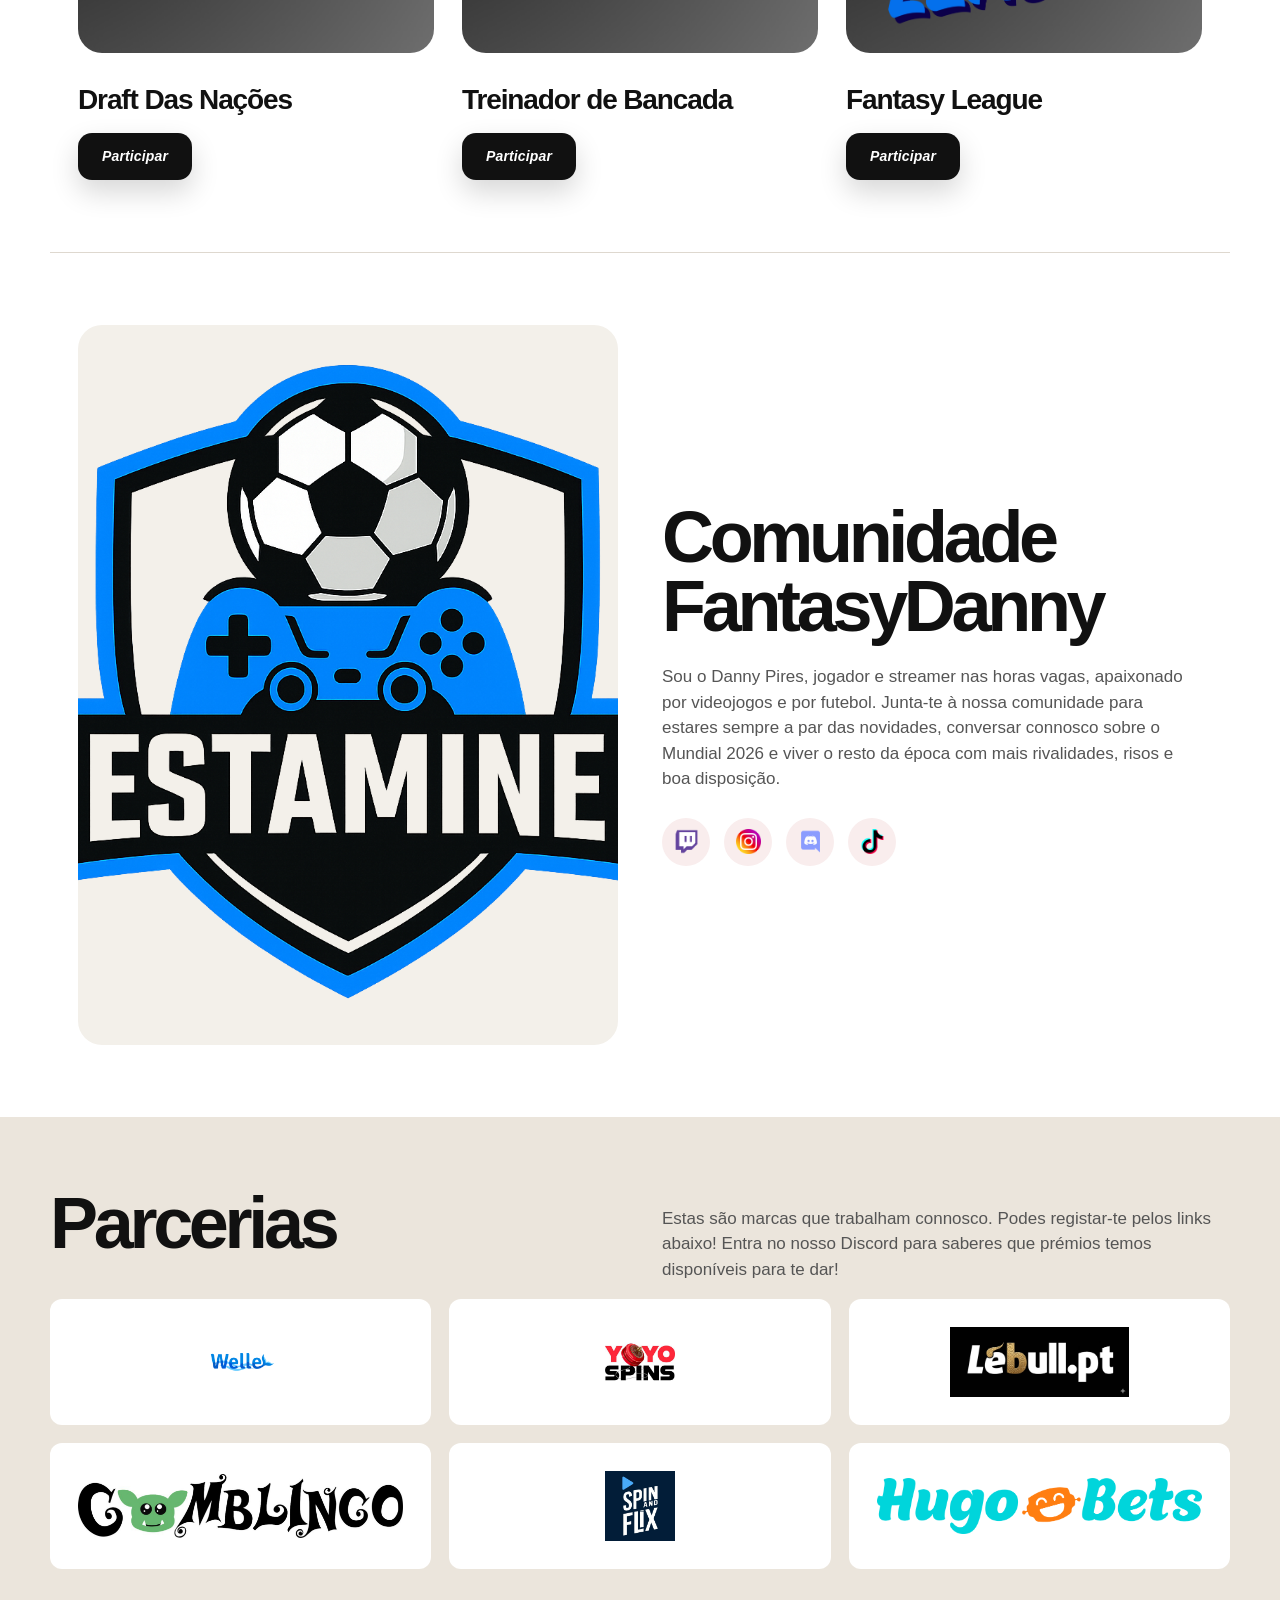
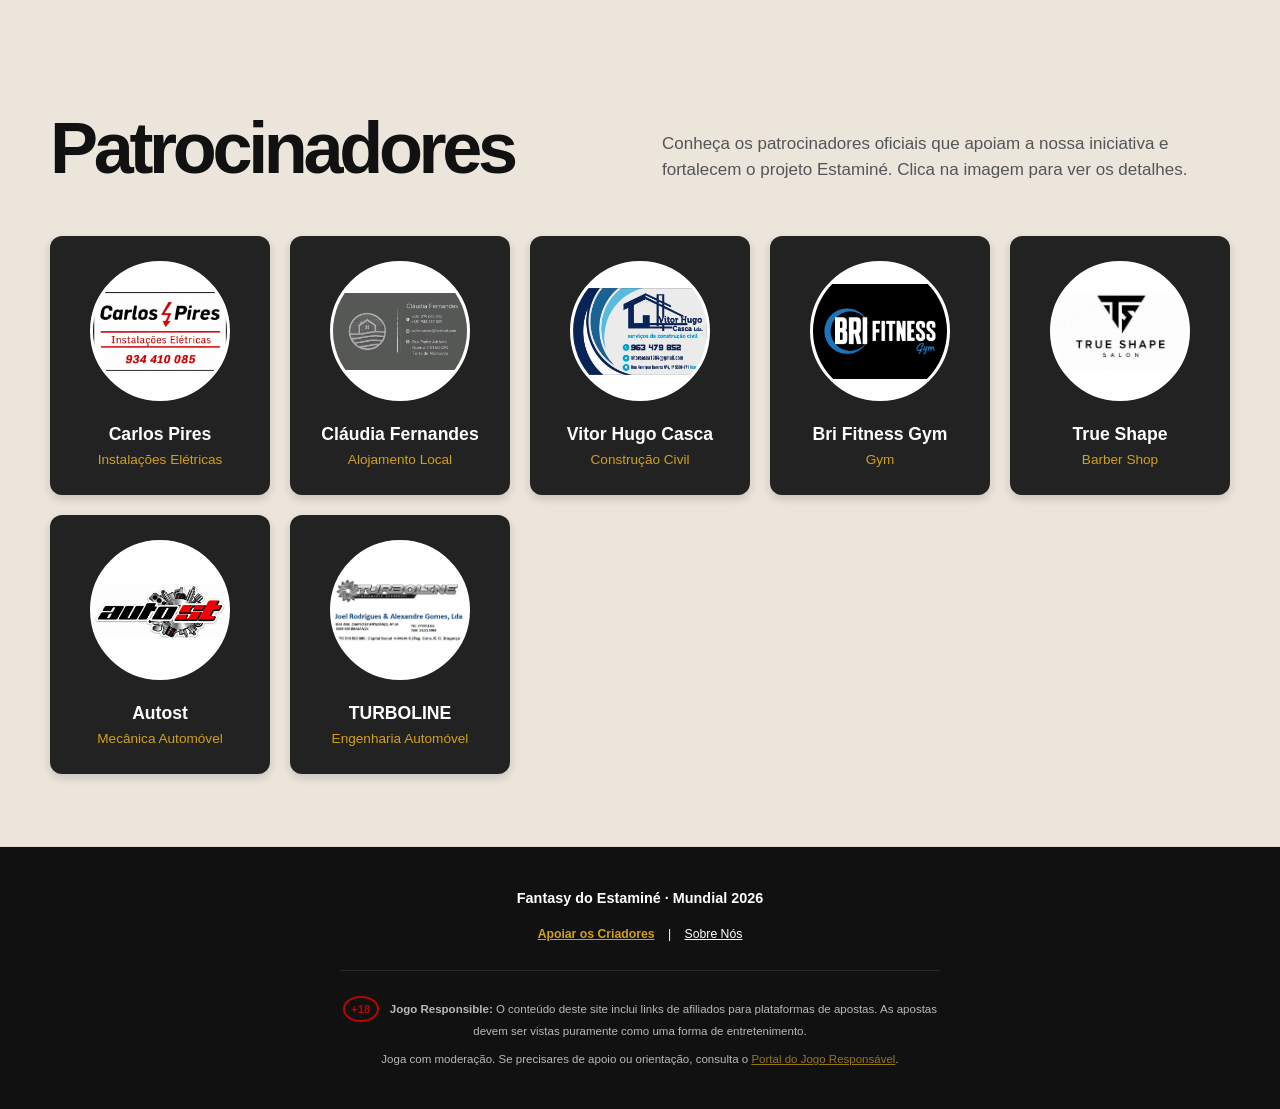
==== commit 6ce6fb6e: "+ patro" ====
--- a/frontend/index.html
+++ b/frontend/index.html
@@ -491,6 +491,12 @@
           <img src="img/Ts.png" alt="True Shape Salon" class="zoomable-img" />
           <h4>True Shape</h4>
           <span>Barber Shop</span>
+        </div>
+
+        <div class="patrocinador-card-custom">
+          <img src="img/autost.png" alt="Autost" class="zoomable-img" />
+          <h4>Autost</h4>
+          <span>Mecânica Automóvel</span>
         </div>
 
         <div class="patrocinador-card-custom">
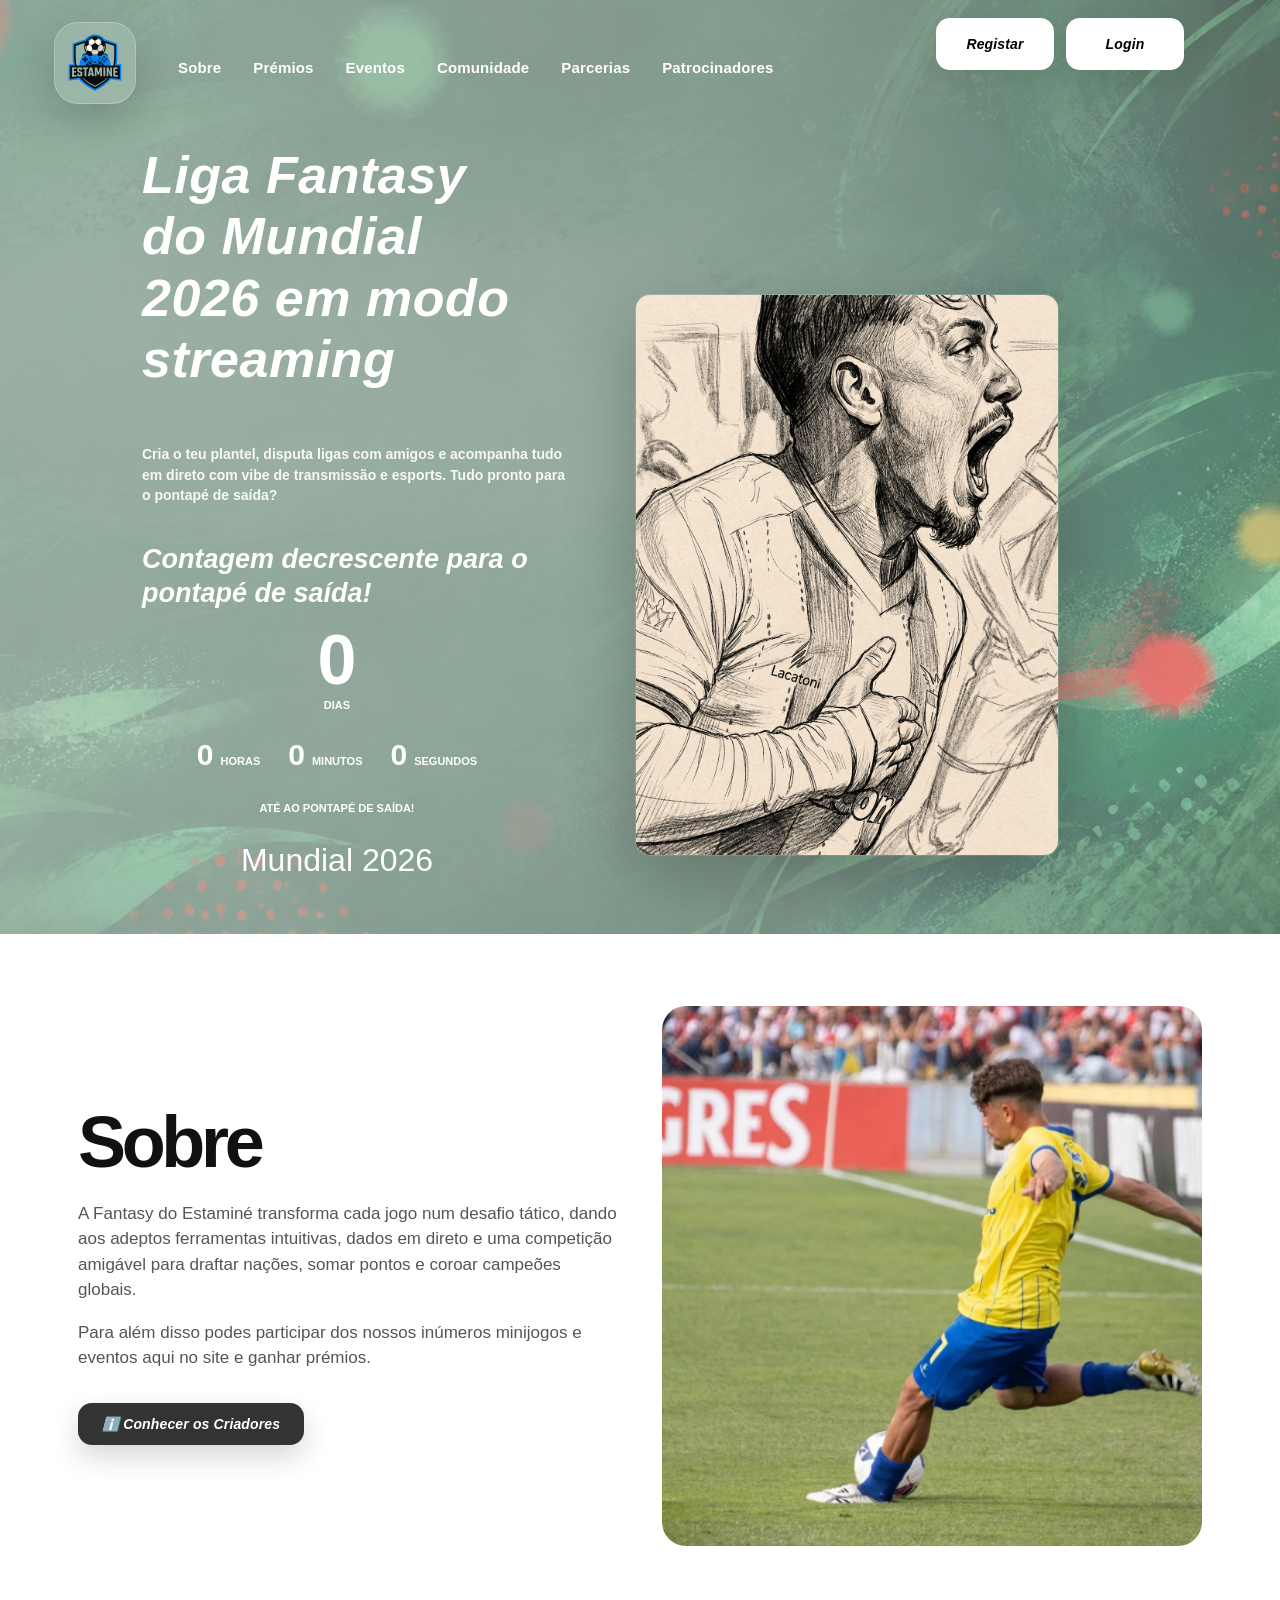
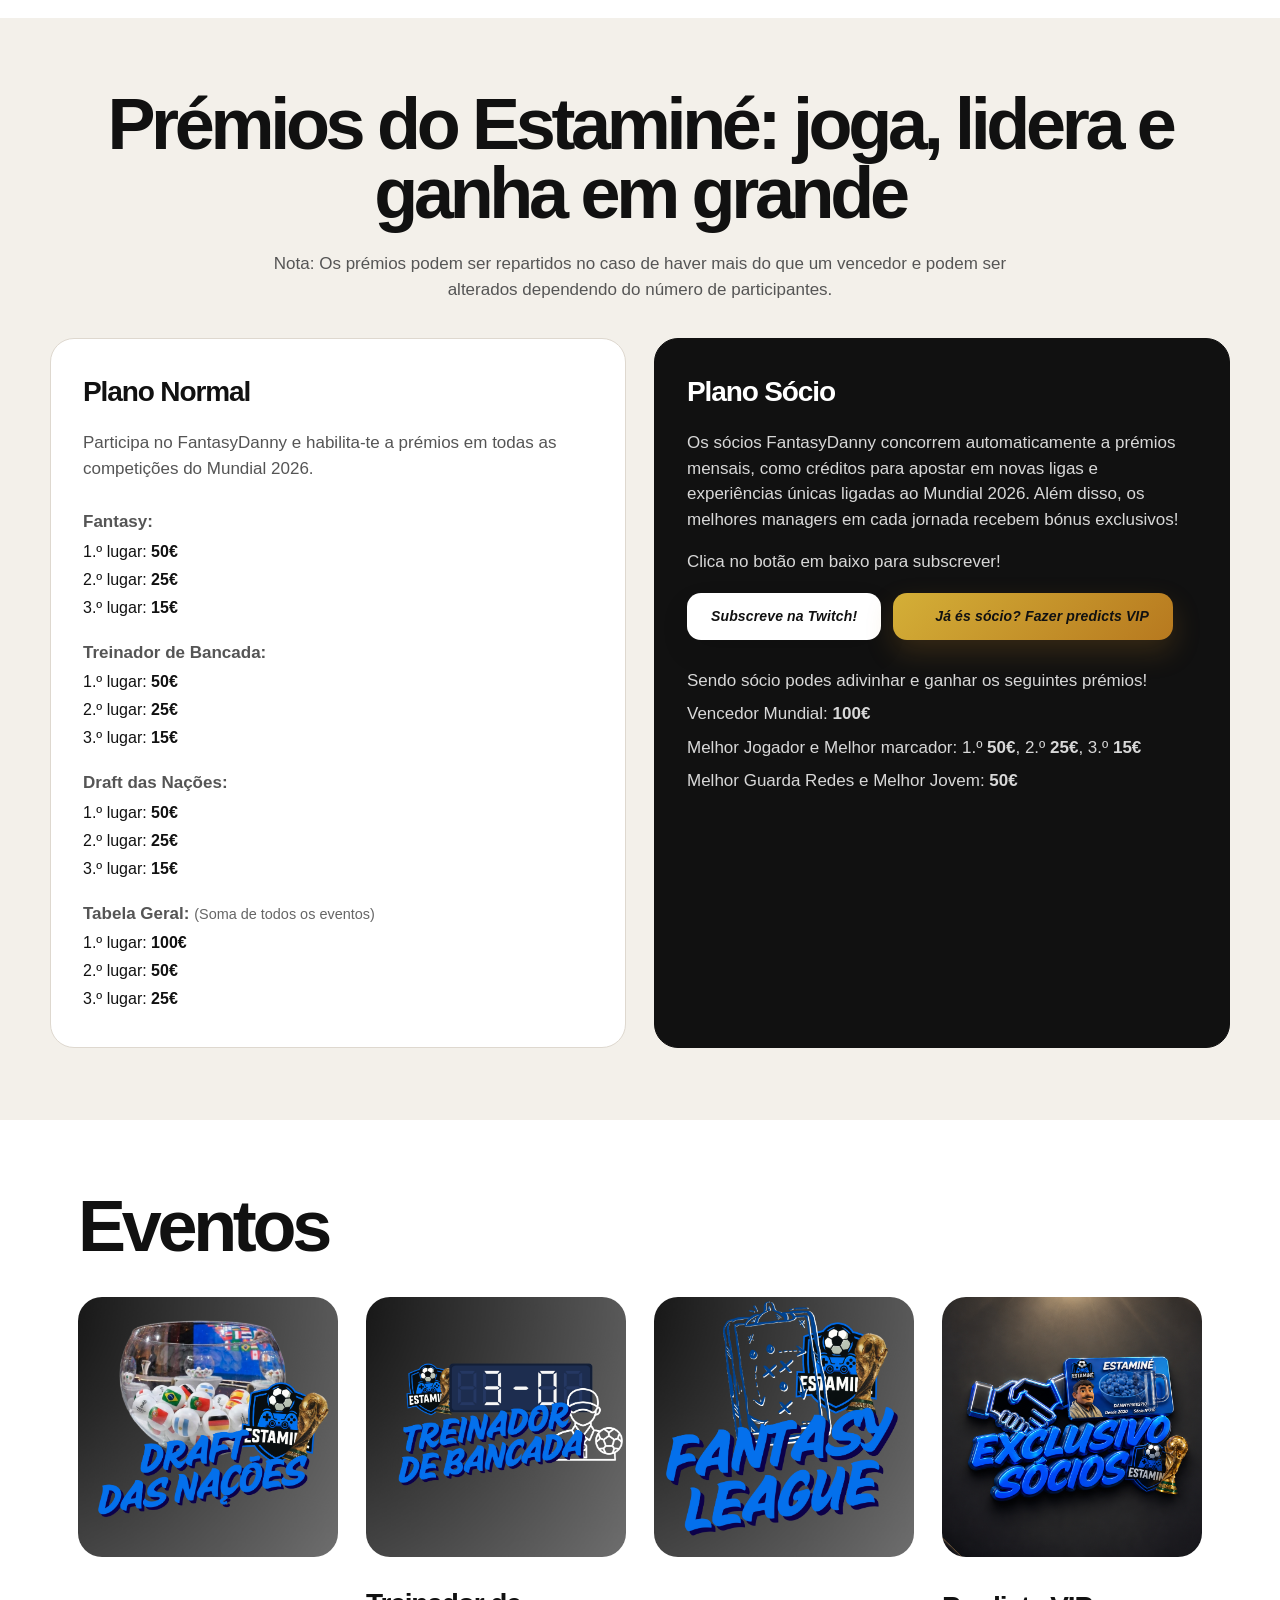
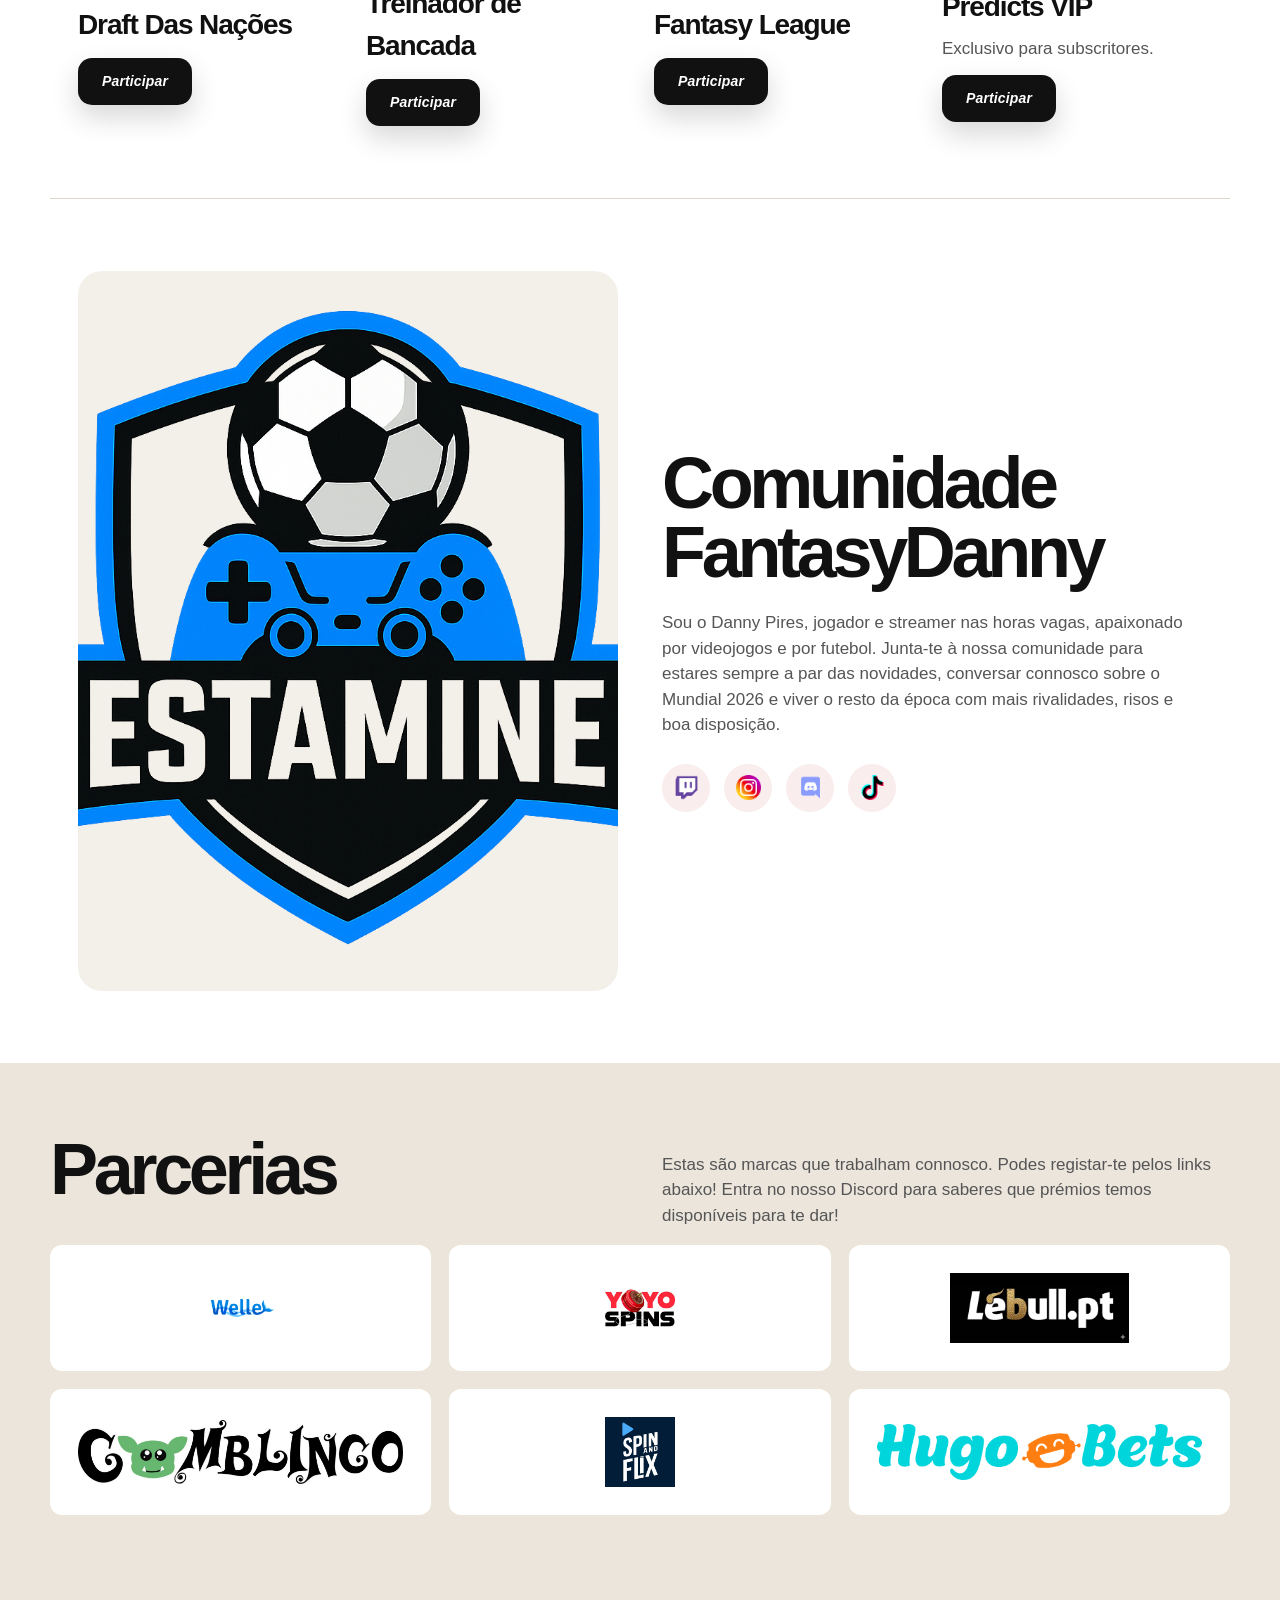
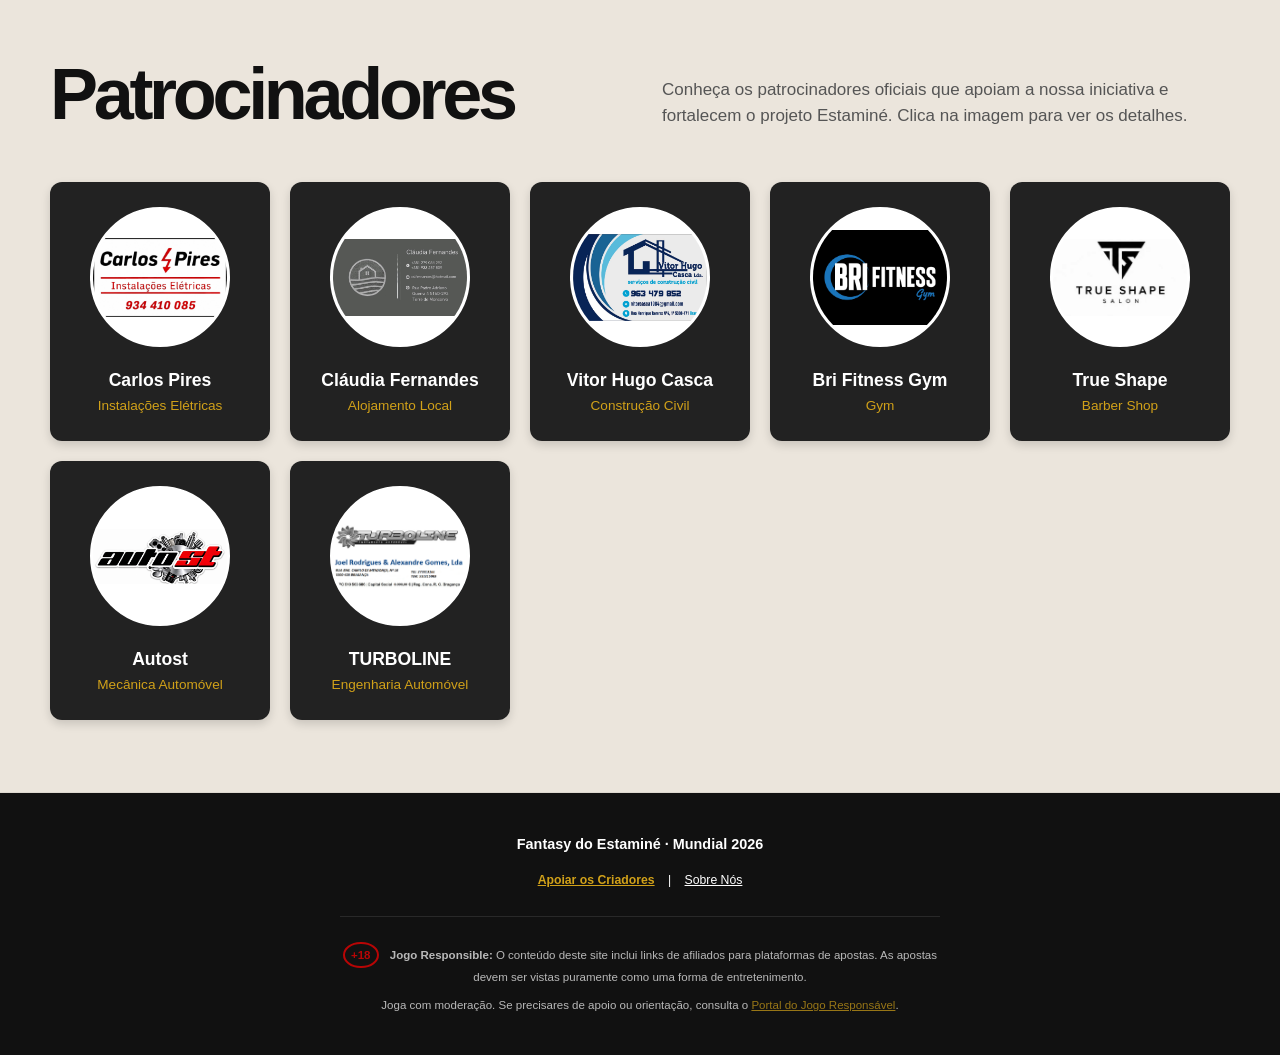
==== commit e9c749c3: "feat: add socios functionality with new images and updated layout" ====
--- a/frontend/index.html
+++ b/frontend/index.html
@@ -278,13 +278,26 @@
 
           <p>Clica no botão em baixo para subscrever!</p>
 
-          <a
-            class="btn btn-light"
-            href="https://www.twitch.tv/dannypires710"
-            target="_blank"
-          >
-            Subscreve na Twitch!
-          </a>
+          <div class="socio-actions">
+            <a
+              class="btn btn-light"
+              href="https://www.twitch.tv/dannypires710"
+              target="_blank"
+              rel="noopener noreferrer"
+            >
+              Subscreve na Twitch!
+            </a>
+
+            <a
+              class="btn btn-gold event-login-required"
+              href="socios.html"
+            >
+              <span class="btn-icon" aria-hidden="true">
+                <i data-lucide="crown"></i>
+              </span>
+              <span>Já és sócio? Fazer predicts VIP</span>
+            </a>
+          </div>
 
           <div class="prize-list">
             <p>Sendo sócio podes adivinhar e ganhar os seguintes prémios!</p>
@@ -340,6 +353,21 @@
           <div>
             <h3>Fantasy League</h3>
             <a class="btn btn-dark event-login-required" href="https://play.fifa.com/fantasy/join-league/6WYD940N" target="_blank">Participar</a>
+          </div>
+        </article>
+
+        <article class="event-card event-card-vip">
+          <img src="img/socios.png" alt="Plano Sócios VIP" />
+
+          <div>
+            <h3>Predicts VIP</h3>
+            <p class="event-card-description">
+              Exclusivo para subscritores.
+            </p>
+
+            <a class="btn btn-dark event-login-required" href="socios.html">
+              Participar
+            </a>
           </div>
         </article>
 
@@ -571,6 +599,13 @@
     ↑
   </button>
 
+  <script src="https://unpkg.com/lucide@latest"></script>
+  <script>
+    if (window.lucide) {
+      lucide.createIcons();
+    }
+  </script>
+  
   <script src="script.js"></script>
 
   <script>
--- a/frontend/styles.css
+++ b/frontend/styles.css
@@ -423,7 +423,7 @@
 }
 
 .events-section .cards-grid.two {
-  grid-template-columns: repeat(3, 1fr);
+  grid-template-columns: repeat(4, 1fr);
 }
 
 /* ===============================
@@ -1138,4 +1138,96 @@
   .community-socials {
     justify-content: center;
   }
+}
+
+
+/* ===============================
+  SÓCIOS / VIP HOMEPAGE
+=============================== */
+
+.socio-actions {
+  display: flex;
+  flex-wrap: wrap;
+  gap: 12px;
+  margin: 18px 0 0;
+}
+
+.btn-gold {
+  background: linear-gradient(135deg, #d4af37, #b7791f);
+  color: #111111;
+  box-shadow: 0 12px 28px rgba(183, 121, 31, 0.22);
+}
+
+.btn-gold:hover {
+  background: linear-gradient(135deg, #facc15, #b7791f);
+  box-shadow: 0 16px 34px rgba(183, 121, 31, 0.28);
+}
+
+.event-card-vip img {
+  padding: 0;
+  background: transparent;
+  border: none;
+  object-fit: cover;
+  object-position: center;
+}
+
+.event-card-vip h3 {
+  color: #111111;
+}
+
+.event-card-description {
+  margin: -4px 0 14px;
+  color: var(--muted);
+  font-size: 15px;
+}
+
+.btn-with-icon {
+  display: inline-flex;
+  align-items: center;
+  justify-content: center;
+  gap: 10px;
+}
+
+.btn-icon {
+  width: 18px;
+  height: 18px;
+
+  display: inline-flex;
+  align-items: center;
+  justify-content: center;
+  flex-shrink: 0;
+}
+
+.btn-icon svg {
+  width: 18px;
+  height: 18px;
+  stroke-width: 2.3;
+}
+
+@media (max-width: 700px) {
+  .socio-actions {
+    flex-direction: column;
+  }
+
+  .socio-actions .btn {
+    width: 100%;
+  }
+}
+
+
+/* ===============================
+  EVENTOS RESPONSIVE 4 / 2 / 1
+=============================== */
+
+@media (max-width: 900px) {
+  .events-section .cards-grid.two {
+    grid-template-columns: repeat(2, 1fr);
+    gap: 22px;
+  }
+}
+
+@media (max-width: 430px) {
+  .events-section .cards-grid.two {
+    grid-template-columns: 1fr;
+  }
 }
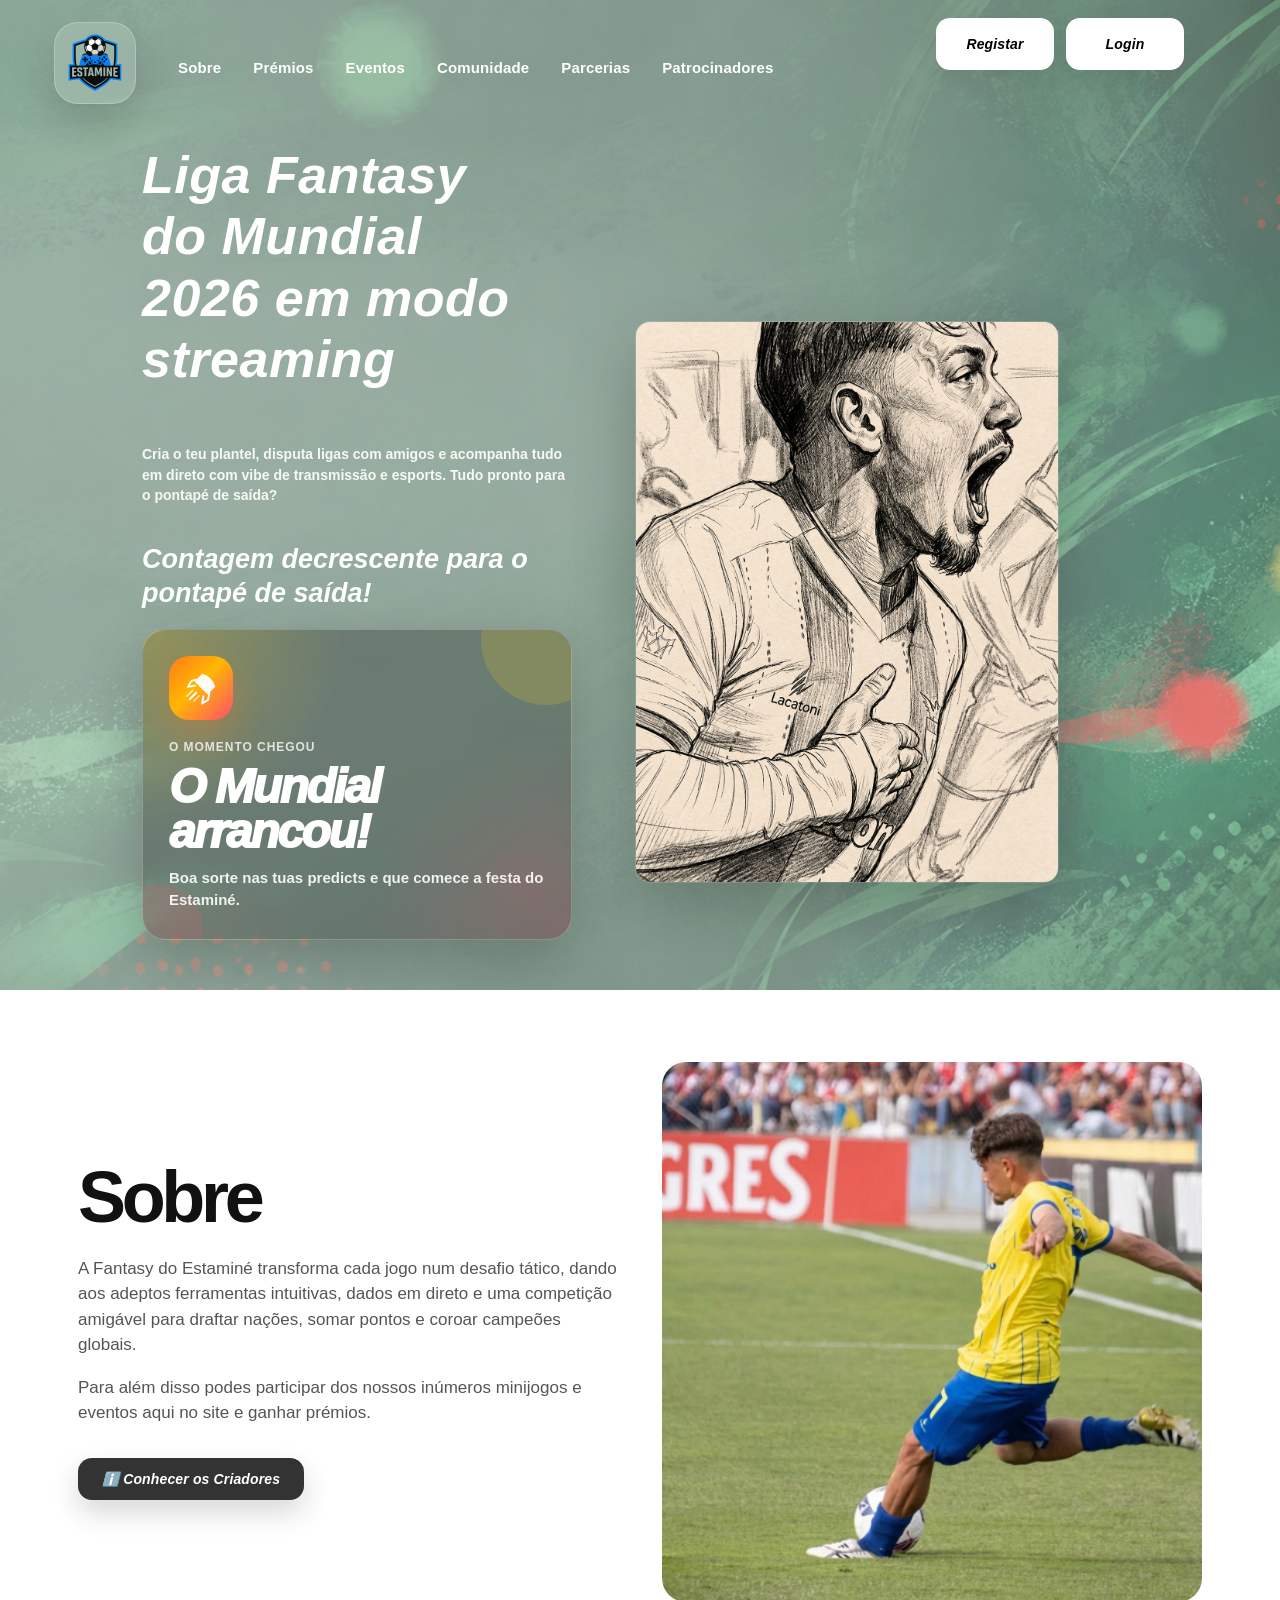
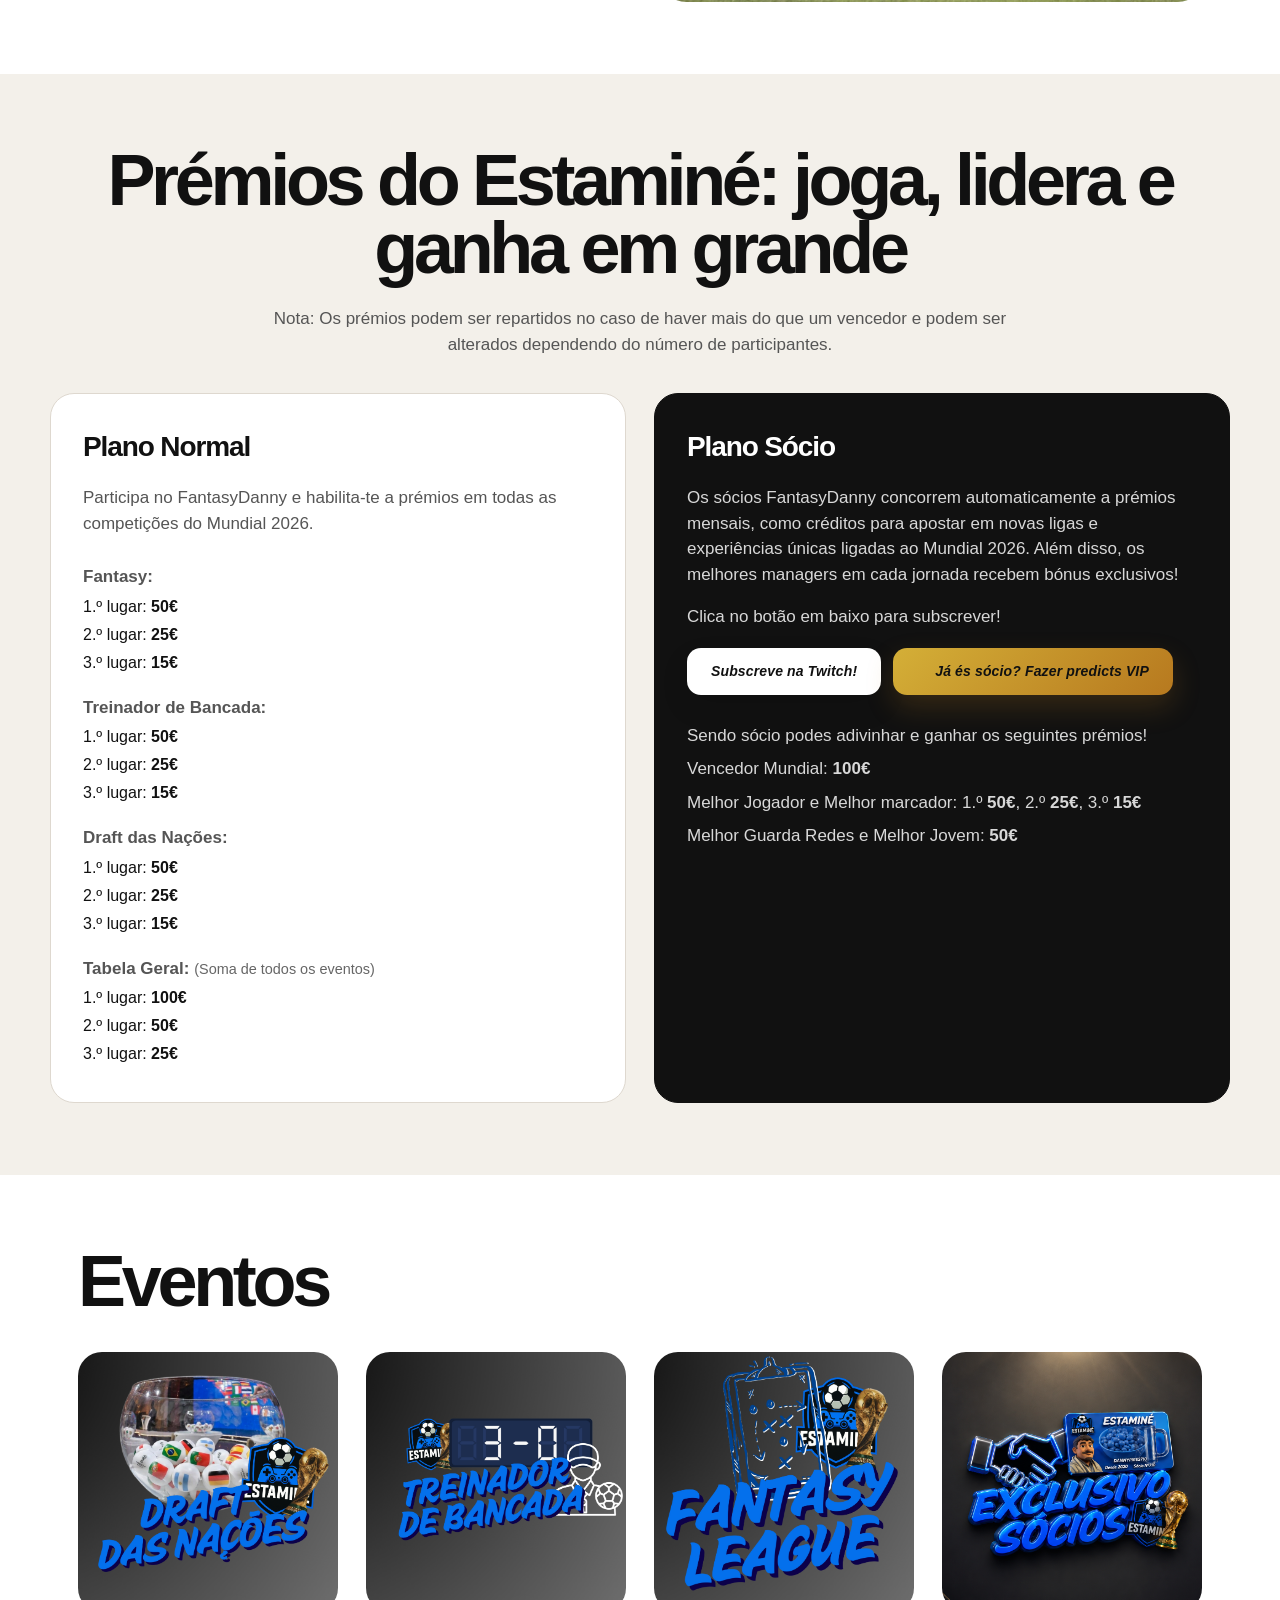
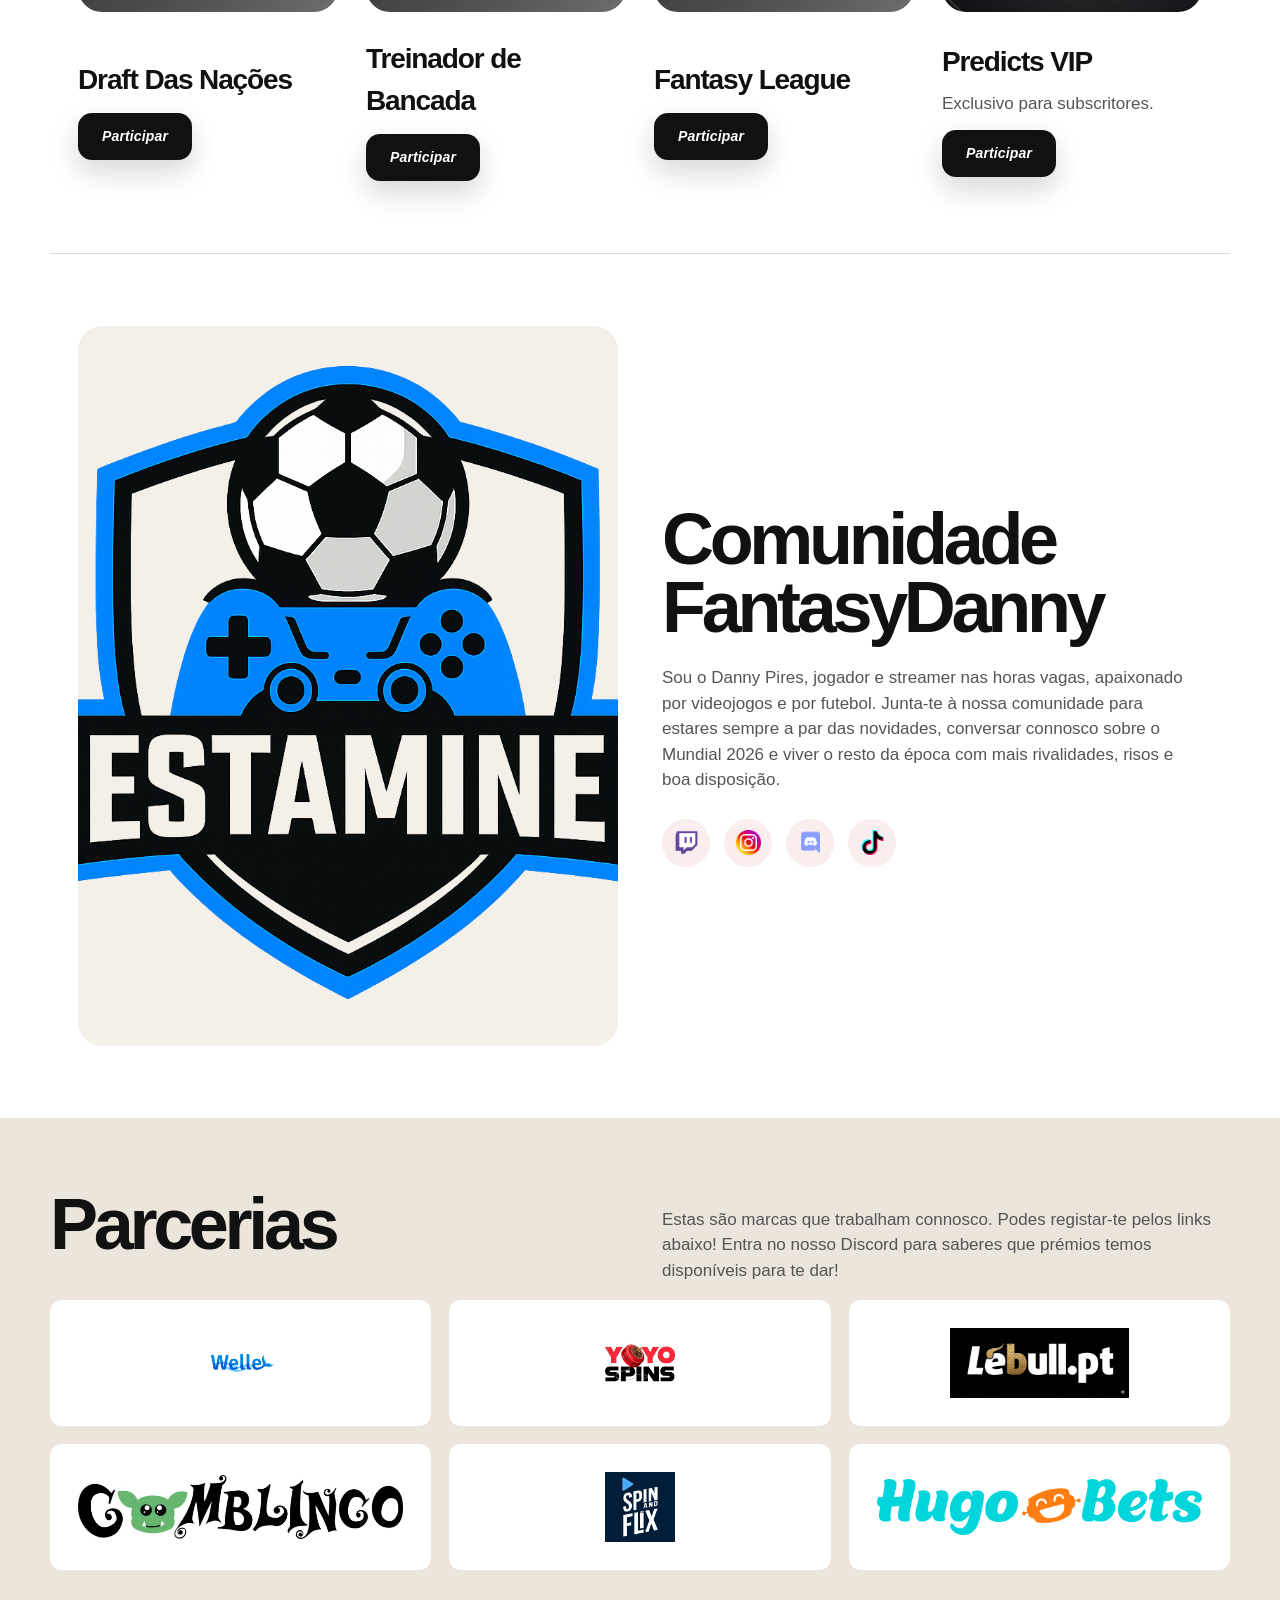
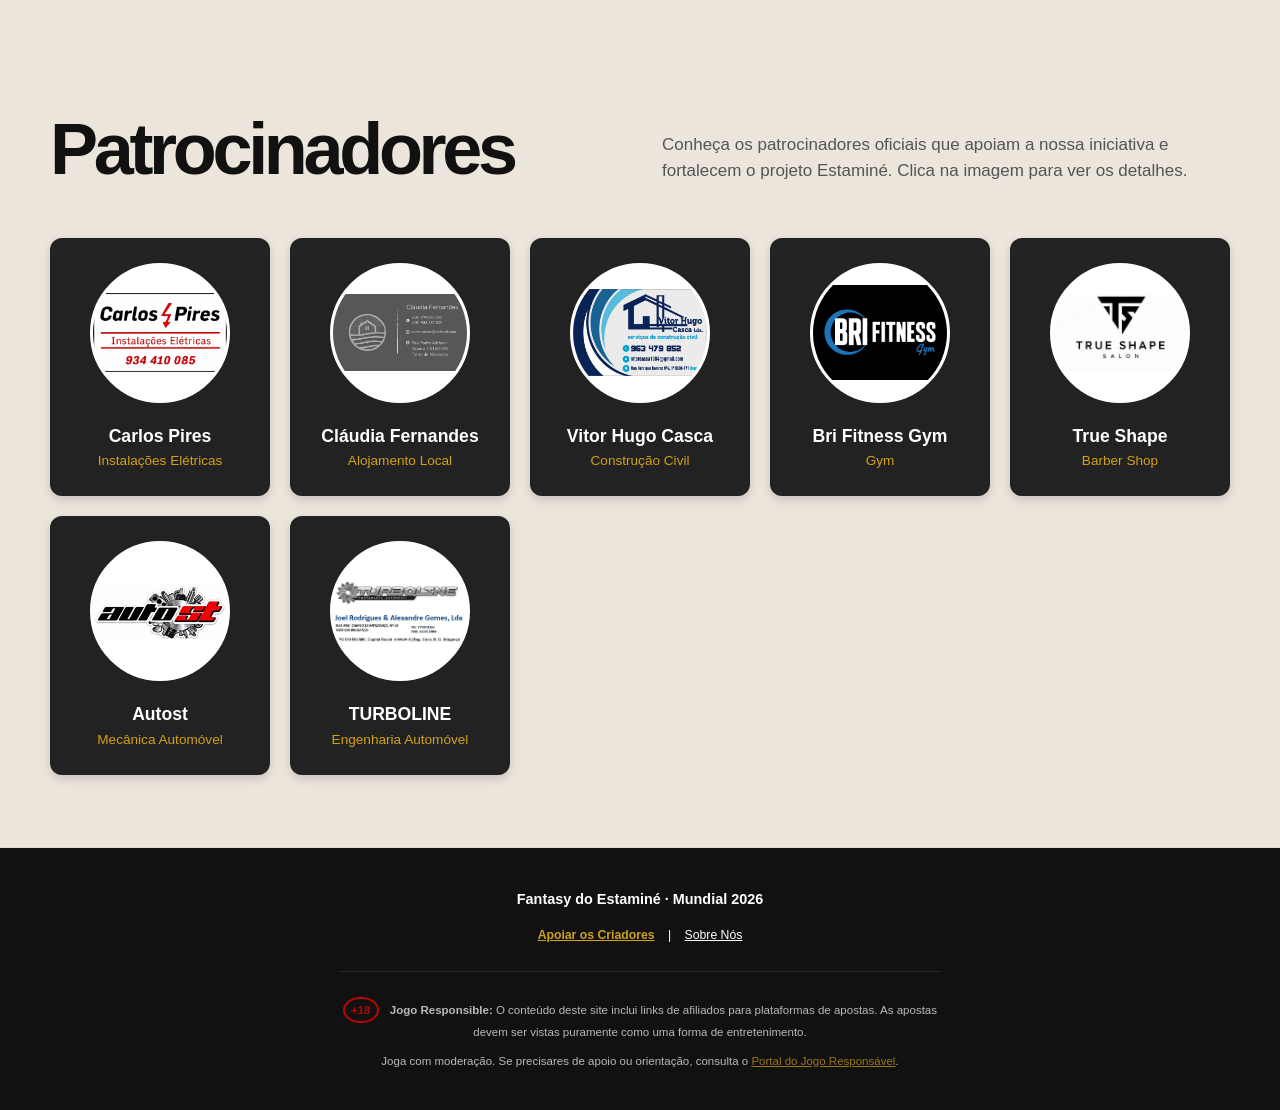
==== commit 4f746fb7: "correçao nome" ====
--- a/frontend/index.html
+++ b/frontend/index.html
@@ -549,7 +549,7 @@
       
       <h3>Créditos do Projeto</h3>
       <p>
-        Este site foi criado exclusivamente por <strong>Miguel Batista</strong> e <strong>Telmo Pires</strong>, 
+        Este site foi criado exclusivamente por <strong>Miguel Baptista</strong> e <strong>Telmo Pires</strong>, 
         também conhecidos por <strong>Telminhee</strong> e <strong>Piggie</strong>.
       </p>
       <p>
--- a/frontend/styles.css
+++ b/frontend/styles.css
@@ -1230,4 +1230,157 @@
   .events-section .cards-grid.two {
     grid-template-columns: 1fr;
   }
+}
+
+
+/* ===============================
+  WORLD CUP STARTED MESSAGE
+=============================== */
+
+.countdown-started {
+  width: 430px;
+  max-width: 100%;
+}
+
+.worldcup-started-card {
+  position: relative;
+  overflow: hidden;
+
+  padding: 26px 26px 28px;
+
+  background:
+    radial-gradient(circle at top left, rgba(250, 204, 21, 0.28), transparent 38%),
+    radial-gradient(circle at bottom right, rgba(255, 77, 109, 0.18), transparent 40%),
+    rgba(0, 0, 0, 0.26);
+
+  border: 1px solid rgba(255, 255, 255, 0.22);
+  border-radius: 24px;
+
+  color: #ffffff;
+  text-align: left;
+
+  backdrop-filter: blur(14px);
+  box-shadow: 0 22px 60px rgba(0, 0, 0, 0.22);
+}
+
+.worldcup-started-card::before,
+.worldcup-started-card::after {
+  content: "";
+  position: absolute;
+  border-radius: 999px;
+  pointer-events: none;
+}
+
+.worldcup-started-card::before {
+  width: 130px;
+  height: 130px;
+  top: -55px;
+  right: -40px;
+
+  background: rgba(250, 204, 21, 0.18);
+}
+
+.worldcup-started-card::after {
+  width: 90px;
+  height: 90px;
+  bottom: -35px;
+  left: -30px;
+
+  background: rgba(255, 77, 109, 0.16);
+}
+
+.worldcup-started-icon {
+  position: relative;
+  z-index: 1;
+
+  width: 64px;
+  height: 64px;
+  margin-bottom: 18px;
+
+  display: flex;
+  align-items: center;
+  justify-content: center;
+
+  border-radius: 20px;
+  background: linear-gradient(135deg, #ff7a18, #ffb703 45%, #ff4d6d 100%);
+  color: #ffffff;
+
+  box-shadow: 0 16px 34px rgba(255, 122, 24, 0.28);
+}
+
+.worldcup-started-icon svg {
+  width: 38px;
+  height: 38px;
+  display: block;
+}
+
+.rocket-icon {
+  animation: rocketLaunch 1.8s ease-in-out infinite;
+}
+
+@keyframes rocketLaunch {
+  0%, 100% {
+    transform: translateY(0) rotate(0deg);
+  }
+
+  35% {
+    transform: translateY(-4px) rotate(-4deg);
+  }
+
+  70% {
+    transform: translateY(2px) rotate(3deg);
+  }
+}
+
+.worldcup-started-kicker,
+.worldcup-started-card h2,
+.worldcup-started-text {
+  position: relative;
+  z-index: 1;
+}
+
+.worldcup-started-kicker {
+  margin: 0 0 8px;
+
+  color: rgba(255, 255, 255, 0.78);
+  font-size: 12px;
+  font-weight: 900;
+  text-transform: uppercase;
+  letter-spacing: 0.08em;
+}
+
+.worldcup-started-card h2 {
+  margin: 0 0 12px;
+
+  color: #ffffff;
+  font-size: clamp(32px, 5vw, 48px);
+  line-height: 0.95;
+  font-weight: 950;
+  font-style: italic;
+  letter-spacing: -0.05em;
+}
+
+.worldcup-started-text {
+  margin: 0;
+
+  color: rgba(255, 255, 255, 0.9);
+  font-size: 15px;
+  font-weight: 700;
+  line-height: 1.45;
+}
+
+@media (max-width: 700px) {
+  .countdown-started {
+    width: 100%;
+  }
+
+  .worldcup-started-card {
+    padding: 22px;
+    text-align: center;
+  }
+
+  .worldcup-started-icon {
+    margin-right: auto;
+    margin-left: auto;
+  }
 }
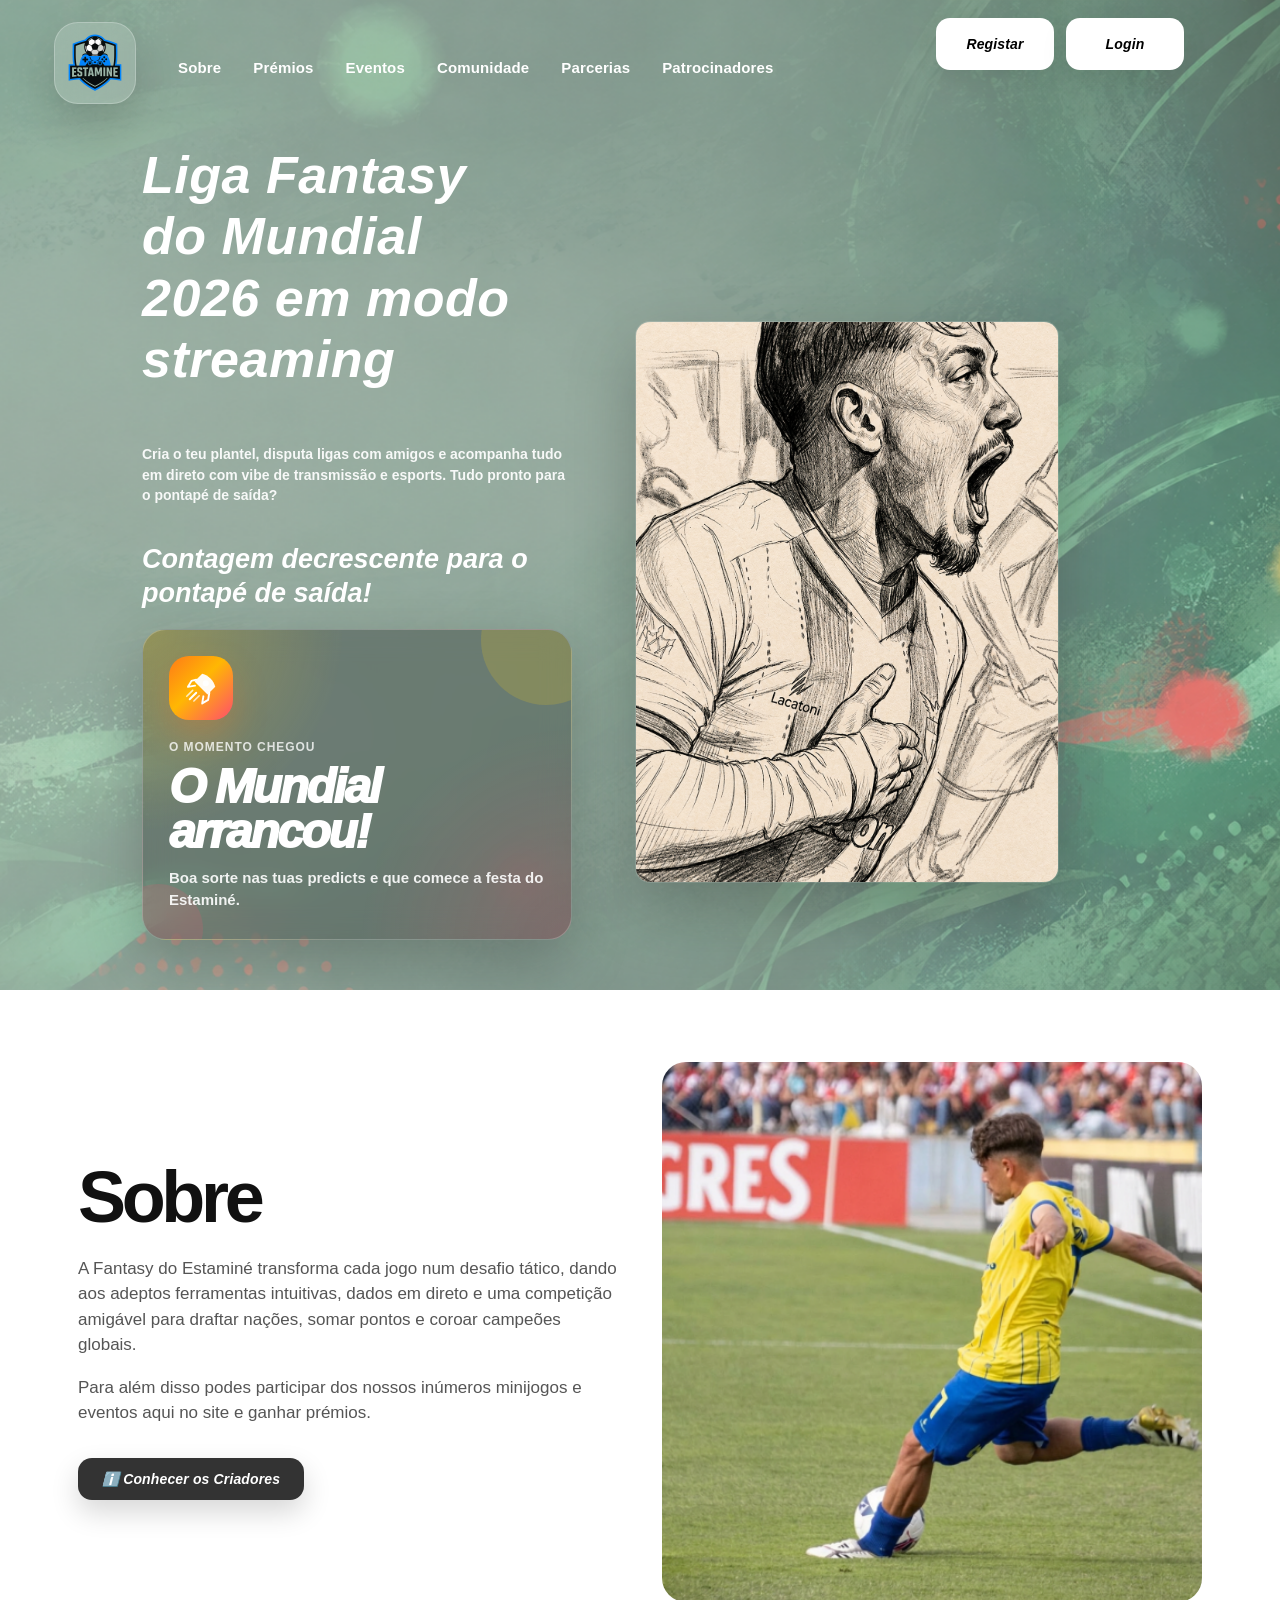
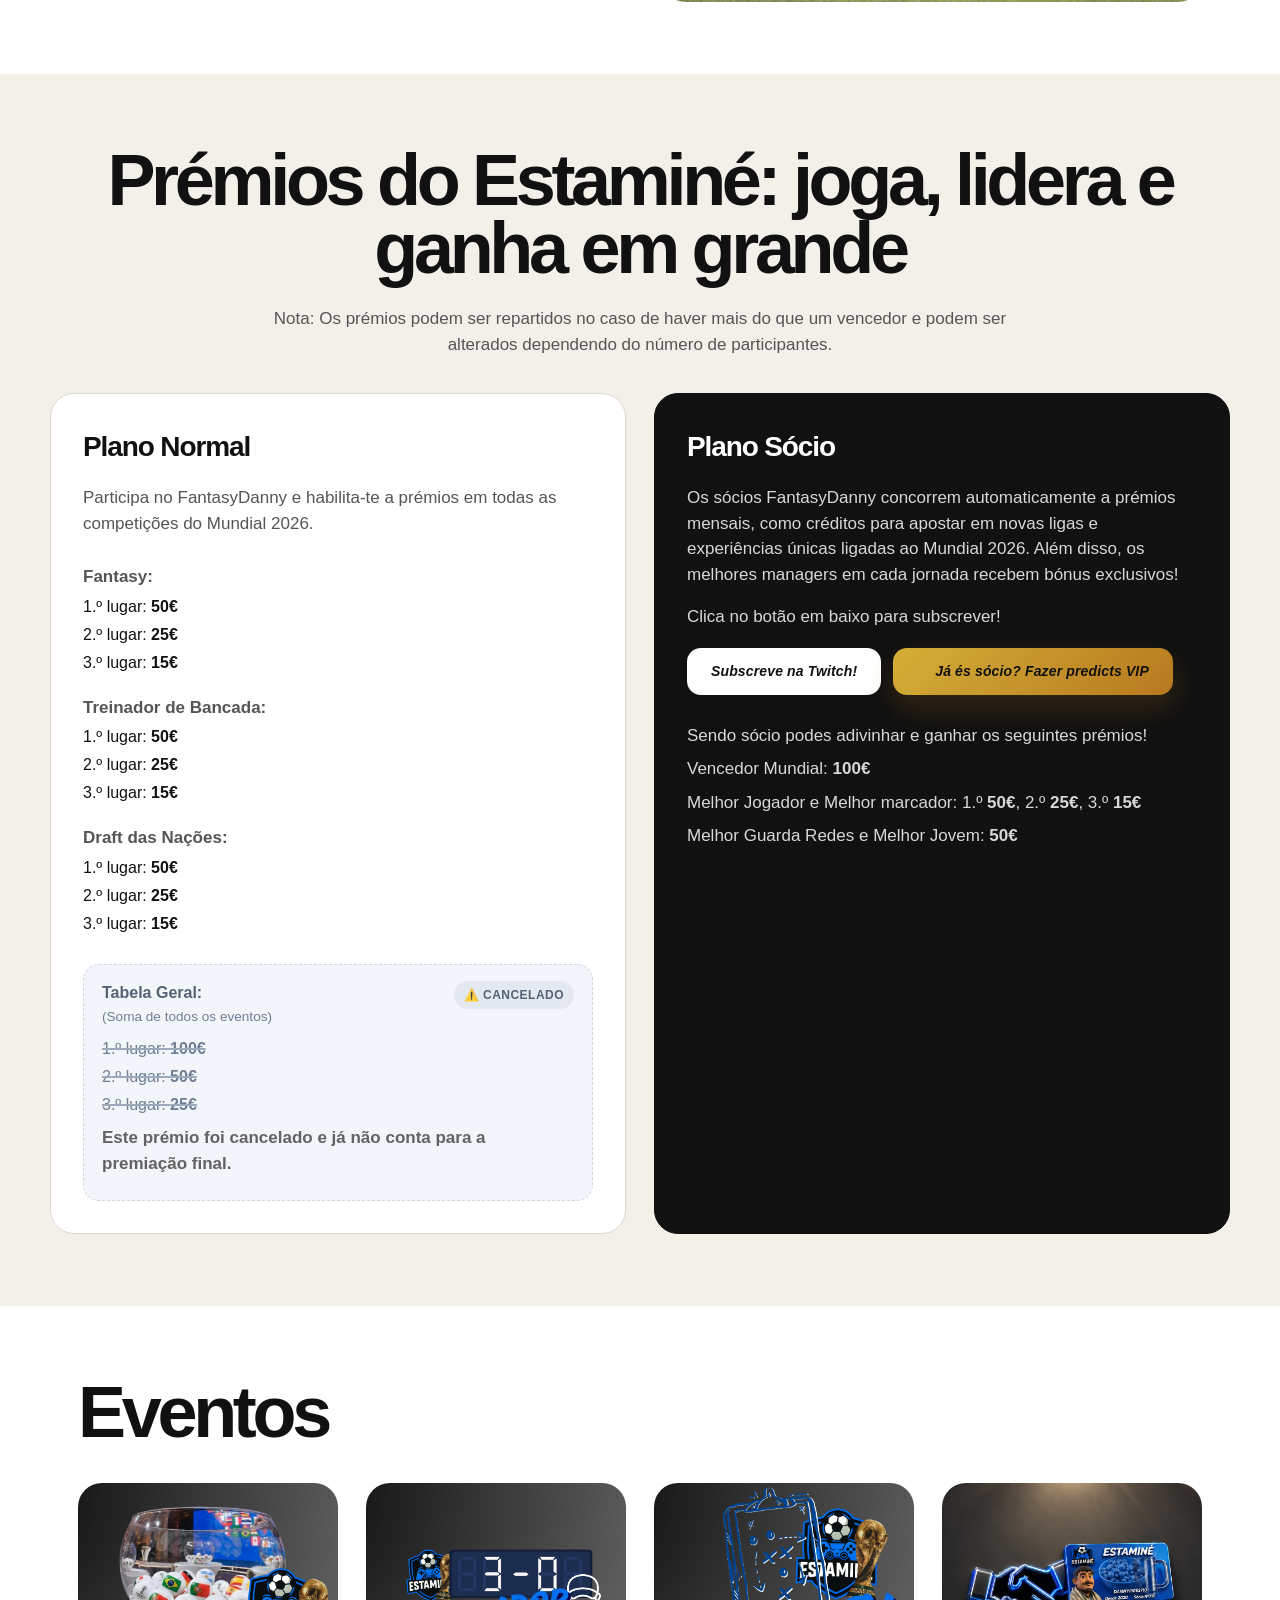
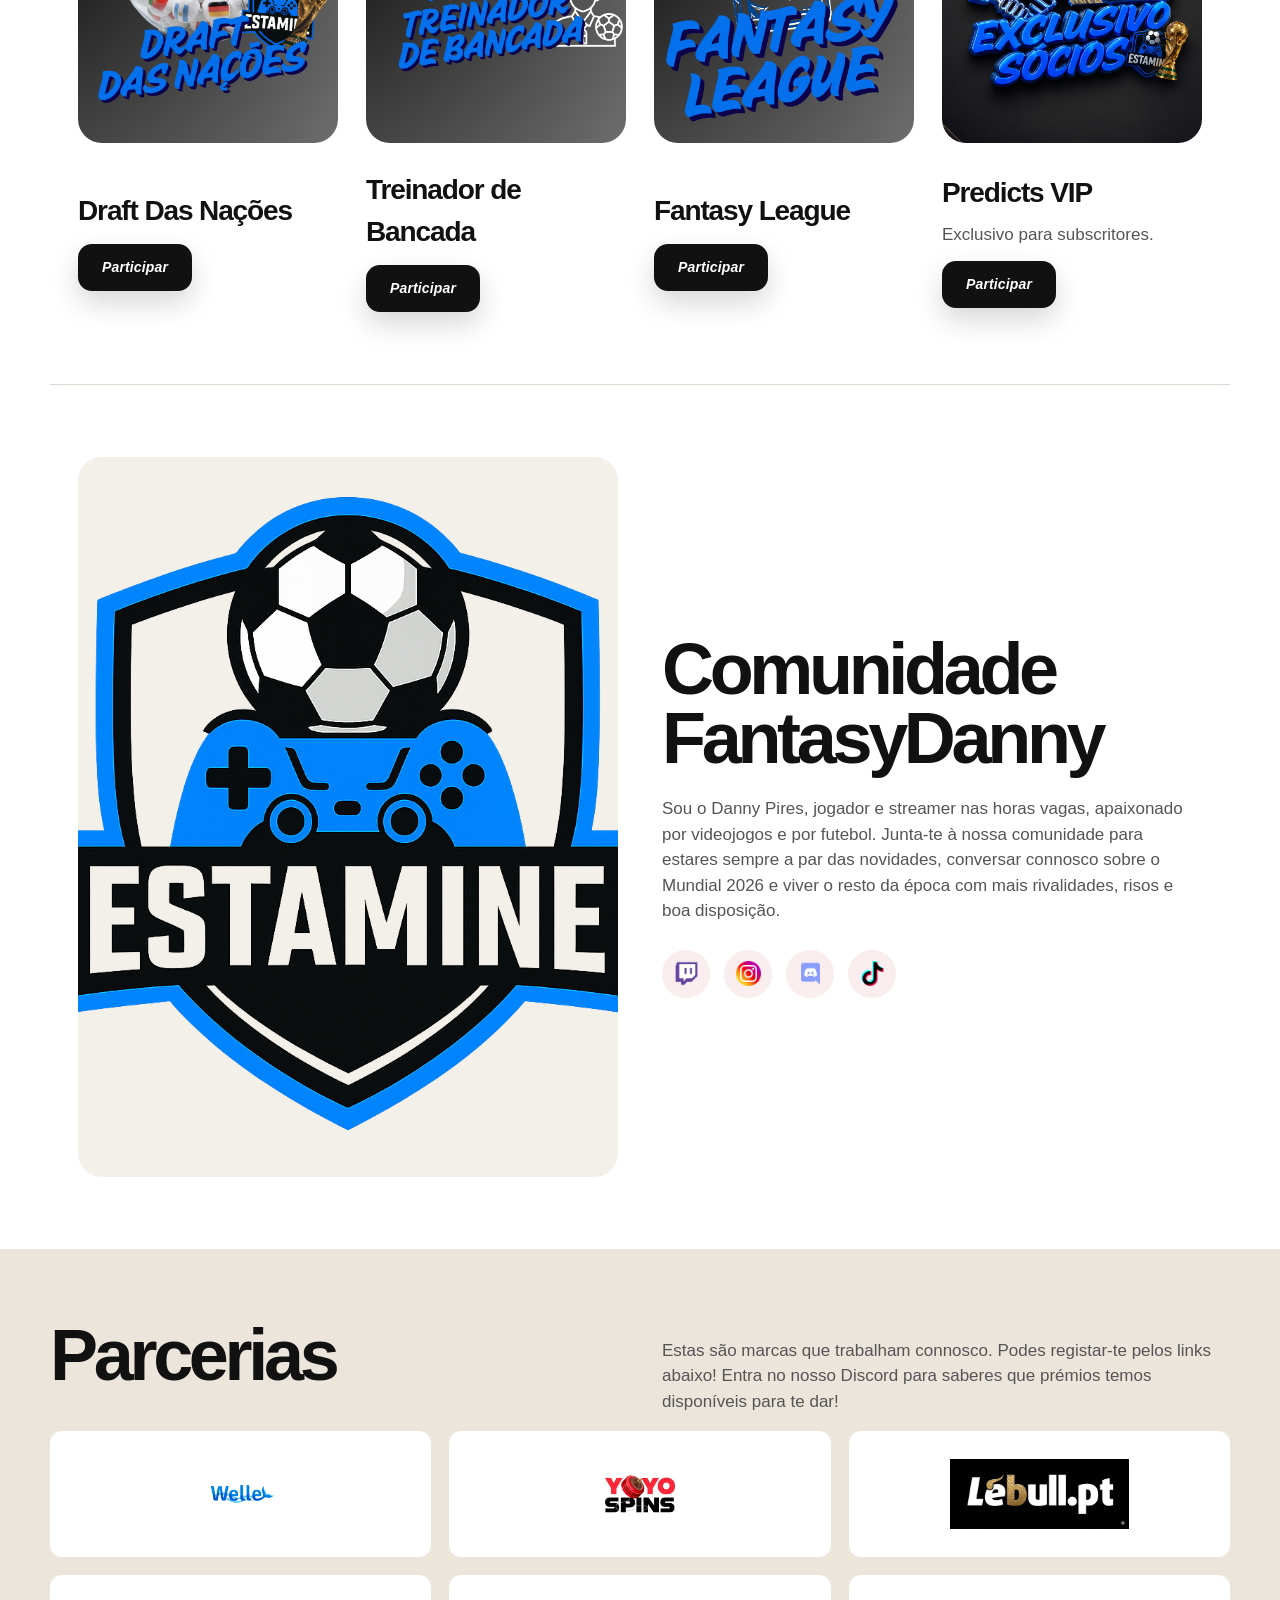
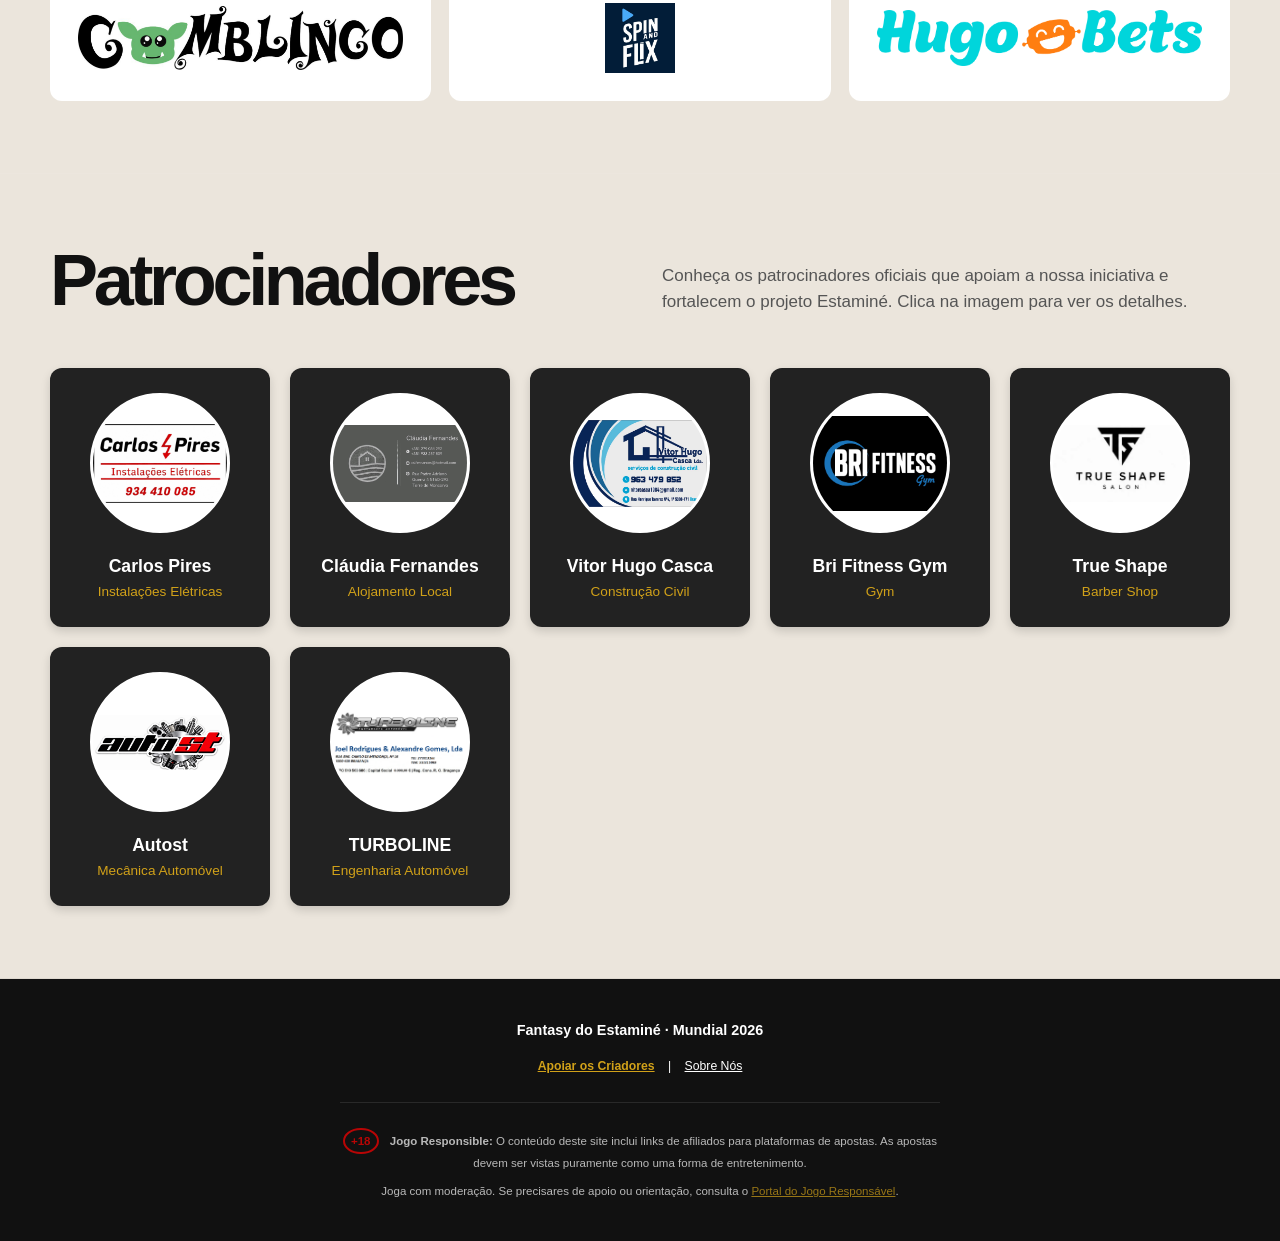
==== commit d95b00f9: "feat: add styling and structure for cancelled prize display" ====
--- a/frontend/index.html
+++ b/frontend/index.html
@@ -257,12 +257,26 @@
               <li style="margin-bottom: 4px;">3.º lugar: <strong>15€</strong></li>
             </ul>
 
-            <p style="margin-bottom: 5px;"><strong>Tabela Geral:</strong> <span style="font-size: 0.85em; color: #666; font-weight: normal;">(Soma de todos os eventos)</span></p>
-            <ul style="list-style: none; padding-left: 0; margin-top: 0; margin-bottom: 0;">
-              <li style="margin-bottom: 4px;">1.º lugar: <strong>100€</strong></li>
-              <li style="margin-bottom: 4px;">2.º lugar: <strong>50€</strong></li>
-              <li style="margin-bottom: 4px;">3.º lugar: <strong>25€</strong></li>
-            </ul>
+            <div class="cancelled-prize-block">
+              <div class="cancelled-prize-title">
+                <div>
+                  <strong>Tabela Geral:</strong>
+                  <span>(Soma de todos os eventos)</span>
+                </div>
+
+                <em>⚠️ Cancelado</em>
+              </div>
+
+              <ul class="cancelled-prize-lines">
+                <li>1.º lugar: <strong>100€</strong></li>
+                <li>2.º lugar: <strong>50€</strong></li>
+                <li>3.º lugar: <strong>25€</strong></li>
+              </ul>
+
+              <p class="cancelled-prize-note">
+                Este prémio foi cancelado e já não conta para a premiação final.
+              </p>
+            </div>
           </div>
         </article>
 
@@ -400,7 +414,7 @@
               <img src="img/insta.png" alt="Instagram" />
             </a>
 
-            <a href="https://discord.gg/527uc7j8" target="_blank" rel="noopener noreferrer" aria-label="Discord">
+            <a href="https://discord.gg/dMc5sNTt" target="_blank" rel="noopener noreferrer" aria-label="Discord">
               <img src="img/disc.png" alt="Discord" />
             </a>
 
--- a/frontend/styles.css
+++ b/frontend/styles.css
@@ -1383,4 +1383,87 @@
     margin-right: auto;
     margin-left: auto;
   }
+}
+
+
+
+/* ===============================
+  PRÉMIO CANCELADO
+=============================== */
+
+.cancelled-prize-block {
+  margin-top: 28px;
+  padding: 16px 18px;
+
+  border: 1px dashed #cbd5e1;
+  border-radius: 16px;
+
+  background: #f1f5f9;
+  color: #64748b;
+
+  opacity: 0.92;
+}
+
+.cancelled-prize-title {
+  display: flex;
+  align-items: flex-start;
+  justify-content: space-between;
+  gap: 12px;
+  flex-wrap: wrap;
+
+  margin-bottom: 10px;
+}
+
+.cancelled-prize-title strong {
+  color: #475569;
+  font-weight: 900;
+}
+
+.cancelled-prize-title span {
+  display: block;
+  margin-top: 2px;
+
+  color: #64748b;
+  font-size: 0.85em;
+  font-weight: 400;
+}
+
+.cancelled-prize-title em {
+  padding: 5px 10px;
+
+  border-radius: 999px;
+  background: #e2e8f0;
+  color: #475569;
+
+  font-size: 12px;
+  font-style: normal;
+  font-weight: 900;
+  text-transform: uppercase;
+  letter-spacing: 0.04em;
+}
+
+.cancelled-prize-lines {
+  list-style: none;
+  padding-left: 0;
+  margin: 0;
+
+  text-decoration: line-through;
+  text-decoration-thickness: 2px;
+  text-decoration-color: #94a3b8;
+}
+
+.cancelled-prize-lines li {
+  margin-bottom: 4px;
+}
+
+.cancelled-prize-lines strong {
+  color: inherit;
+}
+
+.cancelled-prize-note {
+  margin: 12px 0 0;
+
+  color: #64748b;
+  font-size: 14px;
+  font-weight: 800;
 }
